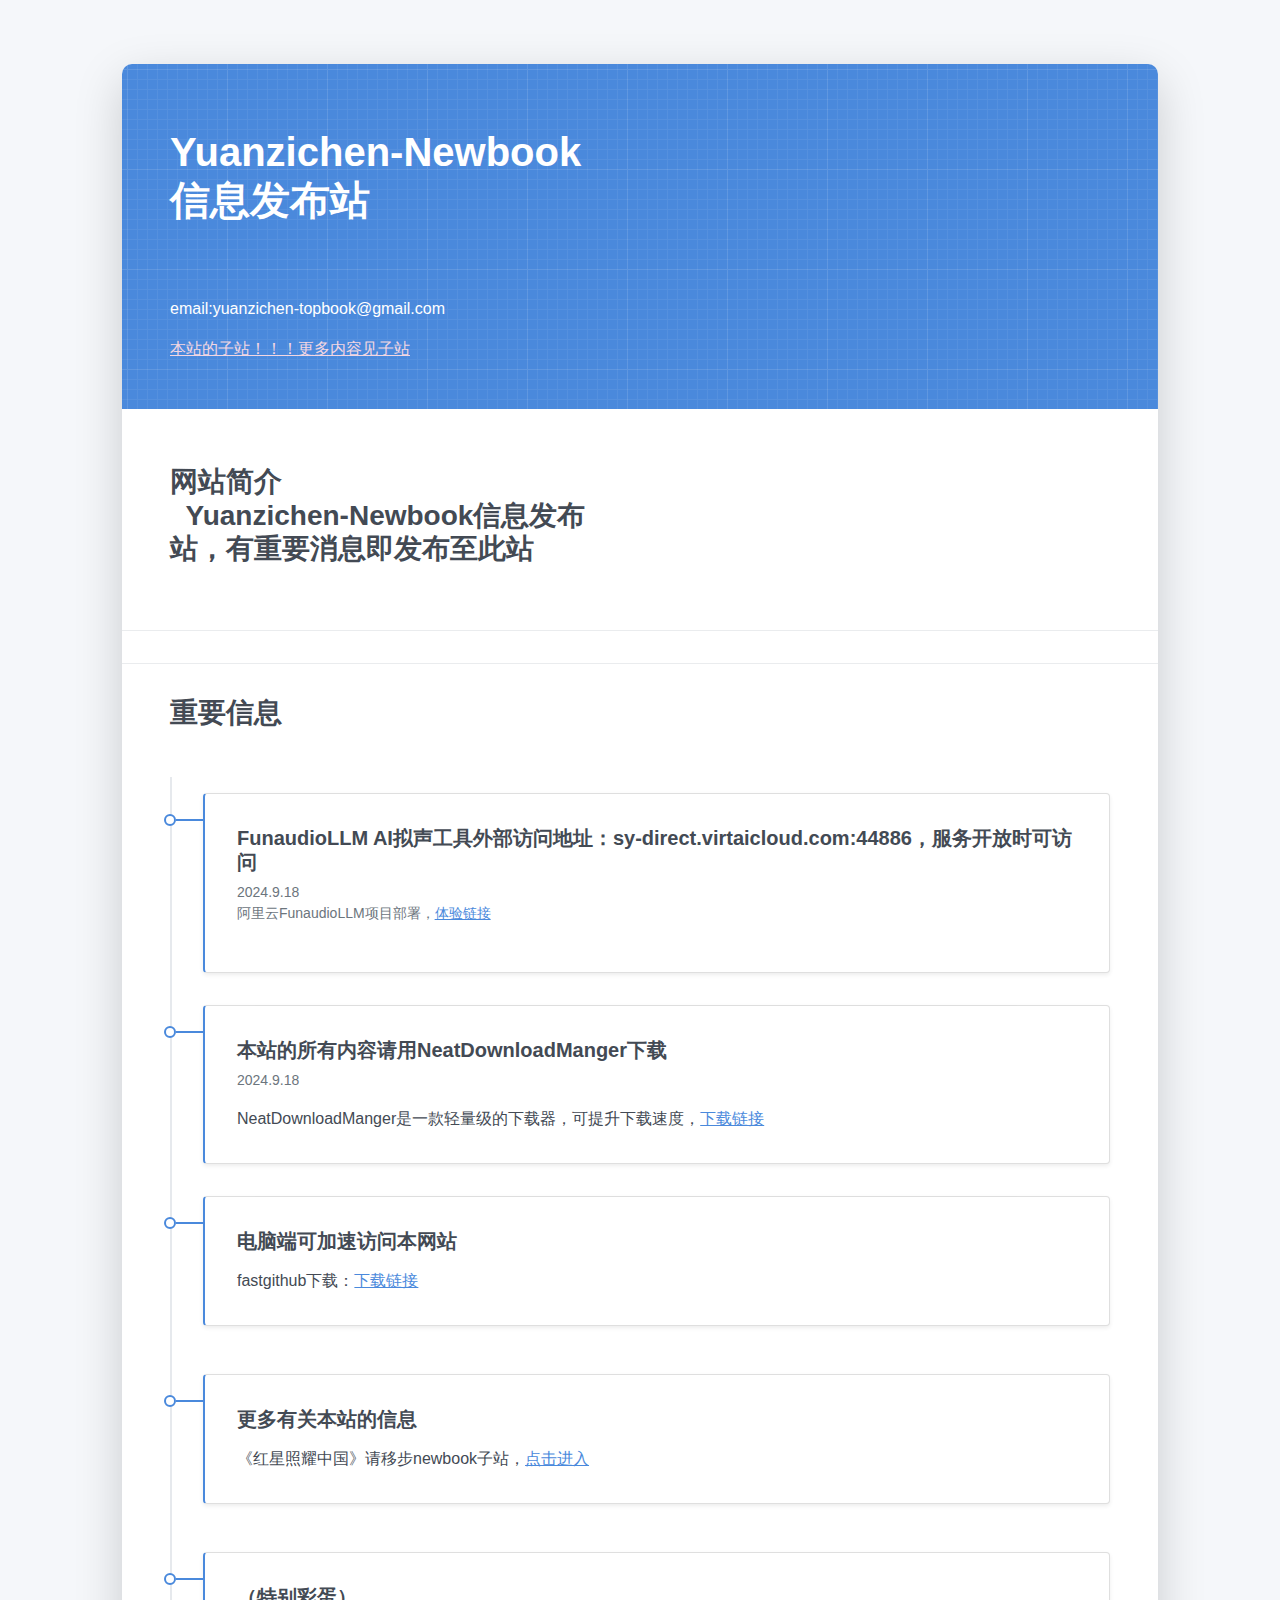
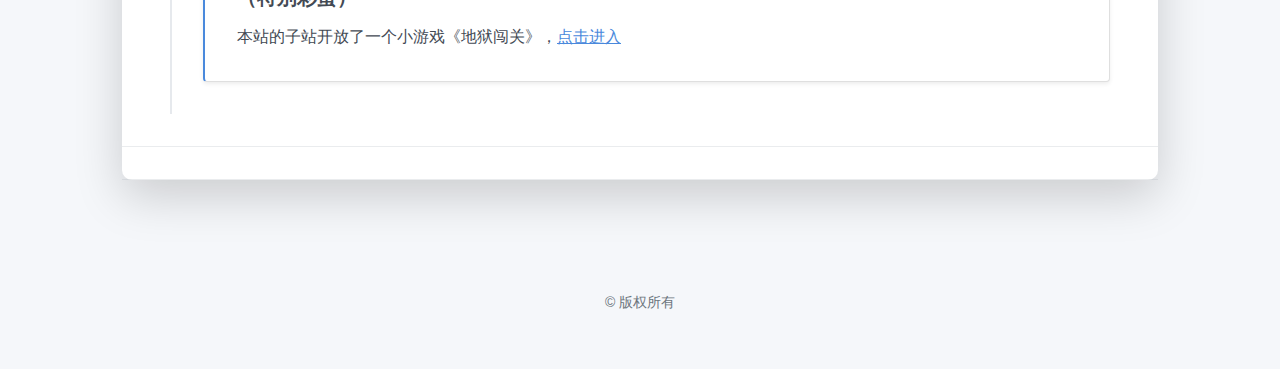
==== index.html @ 094baa2c "Update index.html" ====
<!DOCTYPE html><html lang='en'><head><meta charset='utf-8'><title>yuanzichen-newbook</title></head><body><div><style>* { box-sizing: border-box; } body {margin: 0;}*{box-sizing:border-box;}body{margin-top:0px;margin-right:0px;margin-bottom:0px;margin-left:0px;}[data-aos]{opacity:1 !important;transform:translate(0px) scale(1) !important;}.c111118{display:inline-block;padding-top:5px;padding-right:5px;padding-bottom:5px;padding-left:5px;min-height:50px;min-width:50px;}.c111171{color:rgb(243, 215, 226);}</style><meta charset="UTF-8"/><meta http-equiv="X-UA-Compatible" content="IE=edge"/><meta name="viewport" content="width=device-width, initial-scale=1"/><title>袁梓宸的个人网站</title><link rel="preload" href="fonts/et-line.woff2" as="font" type="font/woff2" crossorigin=""/><link rel="preload" href="fonts/font-icons.woff2" as="font" type="font/woff2" crossorigin=""/><link rel="preload" href="fonts/fa-brands-400.woff2" as="font" type="font/woff2" crossorigin=""/><link href="css/all.min.css" rel="stylesheet"/><link href="css/bootstrap.min.css" rel="stylesheet"/><link href="css/aos.css" rel="stylesheet"/><link href="css/main.css" rel="stylesheet"/><noscript></noscript><header class="d-print-none"><div class="container text-center text-lg-left"><div class="py-3 clearfix"><div class="site-nav"><nav role="navigation"></nav></div></div></div></header><div class="page-content"><div class="container"><div class="cover shadow-lg bg-white"><div class="cover-bg p-3 p-lg-4 text-white"><div class="row"><div class="col-lg-8 col-md-7 text-center text-md-start"><h2 data-aos="fade-left" data-aos-delay="0" class="h1 mt-2">Yuanzichen-Newbook<br/>信息发布站</h2><a class="c111118"></a><p data-aos="fade-left" data-aos-delay="100">email:yuanzichen-topbook@gmail.com</p><div data-aos="fade-left" data-aos-delay="200" class="d-print-none"></div></div><a title="本站的子站" target="_blank" href="https://yuanzichen-newbook.github.io/yuanzichen-webboook.github.io/" class="c111171">本站的子站！！！更多内容见子站</a></div></div><div class="about-section pt-4 px-3 px-lg-4 mt-1"><div class="row"><div class="col-md-6"><h2 class="h3 mb-3">网站简介<br/>  Yuanzichen-Newbook信息发布站，有重要消息即发布至此站</h2><p></p></div></div></div><hr class="d-print-none"/><div class="skills-section px-3 px-lg-4"></div><hr class="d-print-none"/><div class="work-experience-section px-3 px-lg-4"><h2 class="h3 mb-4">重要信息</h2><div class="timeline"><div class="timeline-card timeline-card-primary card shadow-sm"><div class="card-body"><div class="h5 mb-1">FunaudioLLM AI拟声工具外部访问地址：sy-direct.virtaicloud.com:44886，服务开放时可访问 </div><div class="text-muted text-small mb-2">2024.9.18<br/>阿里云FunaudioLLM项目部署，<a href="https://sy-direct.virtaicloud.com:44886" target="_blank">体验链接</a></div><div></div></div></div><div class="timeline-card timeline-card-primary card shadow-sm"><div class="card-body"><div class="h5 mb-1">本站的所有内容请用NeatDownloadManger下载</div><div class="text-muted text-small mb-2">2024.9.18</div><div>NeatDownloadManger是一款轻量级的下载器，可提升下载速度，<a href="https://www.neatdownloadmanager.com/file/NeatDM_setup.exe" target="_blank">下载链接</a></div></div></div><div class="timeline-card timeline-card-primary card shadow-sm"><div class="card-body"><div class="h5 mb-1">电脑端可加速访问本网站</div><div class="text-muted text-small mb-2"></div><div>fastgithub下载：<a href="https://wwqz.lanzouw.com/i5P112aiaaij" target="_blank">下载链接</a></div></div></div></div><div class="timeline"><div class="timeline-card timeline-card-primary card shadow-sm"><div class="card-body"><div class="h5 mb-1">更多有关本站的信息</div><div class="text-muted text-small mb-2"></div><div>《红星照耀中国》请移步newbook子站，<a href="https://yuanzichen-newbook.github.io/yuanzichen-webboook.github.io/" target="_blank">点击进入</a></div></div></div></div><div class="timeline"><div class="timeline-card timeline-card-primary card shadow-sm"><div class="card-body"><div class="h5 mb-1">（特别彩蛋）</div><div class="text-muted text-small mb-2"></div><div>本站的子站开放了一个小游戏《地狱闯关》，<a href="https://yuanzichen-newbook.github.io/yuanzichen-webboook.github.io/game" target="_blank">点击进入</a></div></div></div></div></div><hr class="d-print-none"/><div class="page-break"></div><hr class="d-print-none"/></div></div></div><footer class="pt-4 pb-4 text-muted text-center d-print-none"><div class="container"><div class="my-3"><div class="footer-nav"><nav role="navigation"></nav></div></div><div class="text-small"><div class="mb-1">© 版权所有</div></div></div></footer><script src="js/bootstrap.bundle.min.js"></script><script src="js/aos.js"></script><script src="js/main.js"></script></div></body></html>
---- css/main.css ----
/* Buttons */
/* Inputs */
/* Timeline custom component */
.timeline {
  border-left: 2px solid #E6E9ED;
  padding: 1rem 0; }

.timeline-card {
  position: relative;
  margin-left: 31px;
  border-left: 2px solid;
  margin-bottom: 2rem; }

.timeline-card:last-child {
  margin-bottom: 1rem; }

.timeline-card:before {
  content: '';
  display: inline-block;
  position: absolute;
  background-color: #fff;
  border-radius: 10px;
  width: 12px;
  height: 12px;
  top: 20px;
  left: -41px;
  border: 2px solid;
  z-index: 2; }

.timeline-card:after {
  content: '';
  display: inline-block;
  position: absolute;
  background-color: currentColor;
  width: 29px;
  height: 2px;
  top: 25px;
  left: -29px;
  z-index: 1; }

.timeline-card-primary {
  border-left-color: #4A89DC; }

.timeline-card-primary:before {
  border-color: #4A89DC; }

.timeline-card-primary:after {
  background-color: #4A89DC; }

.timeline-card-success {
  border-left-color: #37BC9B; }

.timeline-card-success:before {
  border-color: #37BC9B; }

.timeline-card-success:after {
  background-color: #37BC9B; }

html {
  scroll-behavior: smooth; }

.site-title {
  font-size: 1.25rem;
  line-height: 2.5rem; }

.nav-link {
  padding: 0;
  font-size: 1.25rem;
  line-height: 2.5rem;
  color: rgba(0, 0, 0, 0.5); }

.nav-link:hover,
.nav-link:focus,
.active .nav-link {
  color: rgba(0, 0, 0, 0.8); }

.nav-item + .nav-item {
  margin-left: 1rem; }

.cover {
  border-radius: 10px; }

.cover-bg {
  background-color: #4A89DC;
  background-image: url("data:image/svg+xml,%3Csvg xmlns='http://www.w3.org/2000/svg' width='100' height='100' viewBox='0 0 100 100'%3E%3Cg fill-rule='evenodd'%3E%3Cg fill='%23ffffff' fill-opacity='0.12'%3E%3Cpath opacity='.5' d='M96 [base64] 0v-9h-9v9h9zm-10 0v-9h-9v9h9zm-10 0v-9h-9v9h9zm-10 0v-9h-9v9h9zm-10 0v-9h-9v9h9zm-10 0v-9h-9v9h9zm-10 0v-9h-9v9h9zm-10 0v-9h-9v9h9zm-9-10h9v-9h-9v9zm10 0h9v-9h-9v9zm10 0h9v-9h-9v9zm10 0h9v-9h-9v9zm10 0h9v-9h-9v9zm10 0h9v-9h-9v9zm10 0h9v-9h-9v9zm10 0h9v-9h-9v9zm9-10v-9h-9v9h9zm-10 0v-9h-9v9h9zm-10 0v-9h-9v9h9zm-10 0v-9h-9v9h9zm-10 0v-9h-9v9h9zm-10 0v-9h-9v9h9zm-10 0v-9h-9v9h9zm-10 0v-9h-9v9h9zm-9-10h9v-9h-9v9zm10 0h9v-9h-9v9zm10 0h9v-9h-9v9zm10 0h9v-9h-9v9zm10 0h9v-9h-9v9zm10 0h9v-9h-9v9zm10 0h9v-9h-9v9zm10 0h9v-9h-9v9zm9-10v-9h-9v9h9zm-10 0v-9h-9v9h9zm-10 0v-9h-9v9h9zm-10 0v-9h-9v9h9zm-10 0v-9h-9v9h9zm-10 0v-9h-9v9h9zm-10 0v-9h-9v9h9zm-10 0v-9h-9v9h9zm-9-10h9v-9h-9v9zm10 0h9v-9h-9v9zm10 0h9v-9h-9v9zm10 0h9v-9h-9v9zm10 0h9v-9h-9v9zm10 0h9v-9h-9v9zm10 0h9v-9h-9v9zm10 0h9v-9h-9v9zm9-10v-9h-9v9h9zm-10 0v-9h-9v9h9zm-10 0v-9h-9v9h9zm-10 0v-9h-9v9h9zm-10 0v-9h-9v9h9zm-10 0v-9h-9v9h9zm-10 0v-9h-9v9h9zm-10 0v-9h-9v9h9zm-9-10h9v-9h-9v9zm10 0h9v-9h-9v9zm10 0h9v-9h-9v9zm10 0h9v-9h-9v9zm10 0h9v-9h-9v9zm10 0h9v-9h-9v9zm10 0h9v-9h-9v9zm10 0h9v-9h-9v9z'/%3E%3Cpath d='M6 5V0H5v5H0v1h5v94h1V6h94V5H6z'/%3E%3C/g%3E%3C/g%3E%3C/svg%3E");
  border-radius: 10px 10px 0 0; }

.avatar {
  max-width: 216px;
  max-height: 216px;
  margin-top: 20px;
  text-align: center;
  margin-left: auto;
  margin-right: auto; }

.avatar img {
  /* Safari 6.0 - 9.0 */
  filter: grayscale(100%); }

footer a:not(.nav-link) {
  color: inherit;
  border-bottom: 1px dashed;
  text-decoration: none;
  cursor: pointer; }

@media (min-width: 48em) {
  .site-title {
    float: left; }
  .site-nav {
    float: right; }
  .avatar {
    margin-bottom: -80px;
    margin-left: 0; } }

@media print {
  body {
    background-color: #fff; }
  .container {
    width: auto;
    max-width: 100%;
    padding: 0; }
  .cover, .cover-bg {
    border-radius: 0; }
  .cover.shadow-lg {
    box-shadow: none !important; }
  .cover-bg {
    padding: 5rem !important;
    padding-bottom: 10px !important; }
  .avatar {
    margin-top: -10px; }
  .about-section {
    padding: 6.5rem 5rem 2rem !important; }
  .skills-section,
  .work-experience-section,
  .education-section,
  .contant-section {
    padding: 1.5rem 5rem 2rem !important; }
  .page-break {
    padding-top: 5rem;
    page-break-before: always; } }
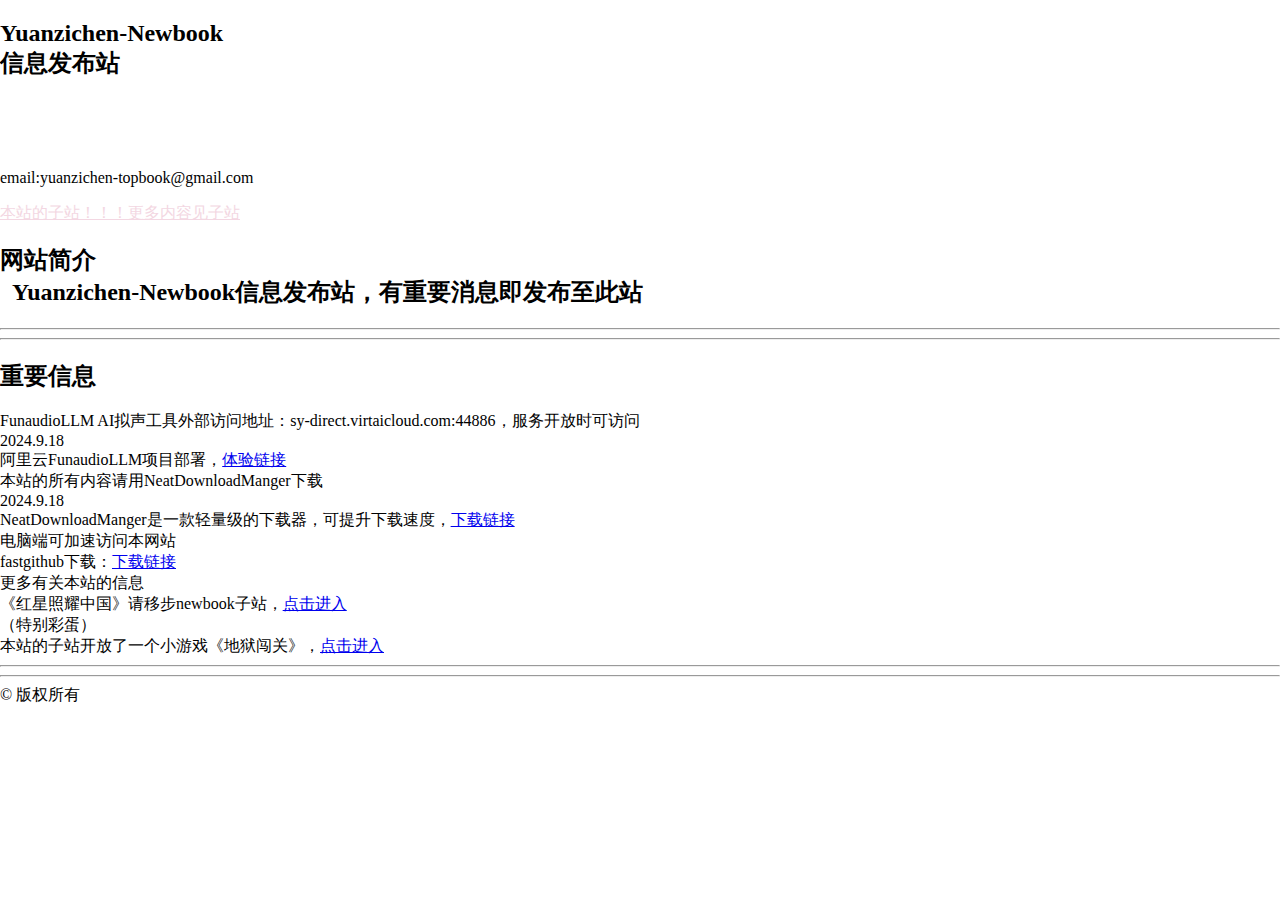
==== commit b1eff969: "Upload index.html" ====
--- a/index.html
+++ b/index.html
@@ -1 +1 @@
-<!DOCTYPE html><html lang='en'><head><meta charset='utf-8'><title>yuanzichen-newbook</title></head><body><div><style>* { box-sizing: border-box; } body {margin: 0;}*{box-sizing:border-box;}body{margin-top:0px;margin-right:0px;margin-bottom:0px;margin-left:0px;}[data-aos]{opacity:1 !important;transform:translate(0px) scale(1) !important;}.c111118{display:inline-block;padding-top:5px;padding-right:5px;padding-bottom:5px;padding-left:5px;min-height:50px;min-width:50px;}.c111171{color:rgb(243, 215, 226);}</style><meta charset="UTF-8"/><meta http-equiv="X-UA-Compatible" content="IE=edge"/><meta name="viewport" content="width=device-width, initial-scale=1"/><title>袁梓宸的个人网站</title><link rel="preload" href="fonts/et-line.woff2" as="font" type="font/woff2" crossorigin=""/><link rel="preload" href="fonts/font-icons.woff2" as="font" type="font/woff2" crossorigin=""/><link rel="preload" href="fonts/fa-brands-400.woff2" as="font" type="font/woff2" crossorigin=""/><link href="css/all.min.css" rel="stylesheet"/><link href="css/bootstrap.min.css" rel="stylesheet"/><link href="css/aos.css" rel="stylesheet"/><link href="css/main.css" rel="stylesheet"/><noscript></noscript><header class="d-print-none"><div class="container text-center text-lg-left"><div class="py-3 clearfix"><div class="site-nav"><nav role="navigation"></nav></div></div></div></header><div class="page-content"><div class="container"><div class="cover shadow-lg bg-white"><div class="cover-bg p-3 p-lg-4 text-white"><div class="row"><div class="col-lg-8 col-md-7 text-center text-md-start"><h2 data-aos="fade-left" data-aos-delay="0" class="h1 mt-2">Yuanzichen-Newbook<br/>信息发布站</h2><a class="c111118"></a><p data-aos="fade-left" data-aos-delay="100">email:yuanzichen-topbook@gmail.com</p><div data-aos="fade-left" data-aos-delay="200" class="d-print-none"></div></div><a title="本站的子站" target="_blank" href="https://yuanzichen-newbook.github.io/yuanzichen-webboook.github.io/" class="c111171">本站的子站！！！更多内容见子站</a></div></div><div class="about-section pt-4 px-3 px-lg-4 mt-1"><div class="row"><div class="col-md-6"><h2 class="h3 mb-3">网站简介<br/>  Yuanzichen-Newbook信息发布站，有重要消息即发布至此站</h2><p></p></div></div></div><hr class="d-print-none"/><div class="skills-section px-3 px-lg-4"></div><hr class="d-print-none"/><div class="work-experience-section px-3 px-lg-4"><h2 class="h3 mb-4">重要信息</h2><div class="timeline"><div class="timeline-card timeline-card-primary card shadow-sm"><div class="card-body"><div class="h5 mb-1">FunaudioLLM AI拟声工具外部访问地址：sy-direct.virtaicloud.com:44886，服务开放时可访问 </div><div class="text-muted text-small mb-2">2024.9.18<br/>阿里云FunaudioLLM项目部署，<a href="https://sy-direct.virtaicloud.com:44886" target="_blank">体验链接</a></div><div></div></div></div><div class="timeline-card timeline-card-primary card shadow-sm"><div class="card-body"><div class="h5 mb-1">本站的所有内容请用NeatDownloadManger下载</div><div class="text-muted text-small mb-2">2024.9.18</div><div>NeatDownloadManger是一款轻量级的下载器，可提升下载速度，<a href="https://www.neatdownloadmanager.com/file/NeatDM_setup.exe" target="_blank">下载链接</a></div></div></div><div class="timeline-card timeline-card-primary card shadow-sm"><div class="card-body"><div class="h5 mb-1">电脑端可加速访问本网站</div><div class="text-muted text-small mb-2"></div><div>fastgithub下载：<a href="https://wwqz.lanzouw.com/i5P112aiaaij" target="_blank">下载链接</a></div></div></div></div><div class="timeline"><div class="timeline-card timeline-card-primary card shadow-sm"><div class="card-body"><div class="h5 mb-1">更多有关本站的信息</div><div class="text-muted text-small mb-2"></div><div>《红星照耀中国》请移步newbook子站，<a href="https://yuanzichen-newbook.github.io/yuanzichen-webboook.github.io/" target="_blank">点击进入</a></div></div></div></div><div class="timeline"><div class="timeline-card timeline-card-primary card shadow-sm"><div class="card-body"><div class="h5 mb-1">（特别彩蛋）</div><div class="text-muted text-small mb-2"></div><div>本站的子站开放了一个小游戏《地狱闯关》，<a href="https://yuanzichen-newbook.github.io/yuanzichen-webboook.github.io/game" target="_blank">点击进入</a></div></div></div></div></div><hr class="d-print-none"/><div class="page-break"></div><hr class="d-print-none"/></div></div></div><footer class="pt-4 pb-4 text-muted text-center d-print-none"><div class="container"><div class="my-3"><div class="footer-nav"><nav role="navigation"></nav></div></div><div class="text-small"><div class="mb-1">© 版权所有</div></div></div></footer><script src="js/bootstrap.bundle.min.js"></script><script src="js/aos.js"></script><script src="js/main.js"></script></div></body></html>
+<!DOCTYPE html><html lang='en'><head><meta charset='utf-8'><title>yuanzichen-newbook</title></head><body><div><style>* { box-sizing: border-box; } body {margin: 0;}*{box-sizing:border-box;}body{margin-top:0px;margin-right:0px;margin-bottom:0px;margin-left:0px;}[data-aos]{opacity:1 !important;transform:translate(0px) scale(1) !important;}.c111118{display:inline-block;padding-top:5px;padding-right:5px;padding-bottom:5px;padding-left:5px;min-height:50px;min-width:50px;}.c111171{color:rgb(243, 215, 226);}</style><meta charset="UTF-8"/><meta http-equiv="X-UA-Compatible" content="IE=edge"/><meta name="viewport" content="width=device-width, initial-scale=1"/><title>袁梓宸的个人网站</title><link rel="preload" href="fonts/et-line.woff2" as="font" type="font/woff2" crossorigin=""/><link rel="preload" href="fonts/font-icons.woff2" as="font" type="font/woff2" crossorigin=""/><link rel="preload" href="fonts/fa-brands-400.woff2" as="font" type="font/woff2" crossorigin=""/><link href="css/all.min.css" rel="stylesheet"/><link href="css/bootstrap.min.css" rel="stylesheet"/><link href="css/aos.css" rel="stylesheet"/><link href="css/main.css" rel="stylesheet"/><noscript></noscript><header class="d-print-none"><div class="container text-center text-lg-left"><div class="py-3 clearfix"><div class="site-nav"><nav role="navigation"></nav></div></div></div></header><div class="page-content"><div class="container"><div class="cover shadow-lg bg-white"><div class="cover-bg p-3 p-lg-4 text-white"><div class="row"><div class="col-lg-8 col-md-7 text-center text-md-start"><h2 data-aos="fade-left" data-aos-delay="0" class="h1 mt-2">Yuanzichen-Newbook<br/>信息发布站</h2><a class="c111118"></a><p data-aos="fade-left" data-aos-delay="100">email:yuanzichen-topbook@gmail.com</p><div data-aos="fade-left" data-aos-delay="200" class="d-print-none"></div></div><a title="本站的子站" target="_blank" href="https://yuanzichen-newbook.github.io/yuanzichen-webboook.github.io/" class="c111171">本站的子站！！！更多内容见子站</a></div></div><div class="about-section pt-4 px-3 px-lg-4 mt-1"><div class="row"><div class="col-md-6"><h2 class="h3 mb-3">网站简介<br/>  Yuanzichen-Newbook信息发布站，有重要消息即发布至此站</h2><p></p></div></div></div><hr class="d-print-none"/><div class="skills-section px-3 px-lg-4"></div><hr class="d-print-none"/><div class="work-experience-section px-3 px-lg-4"><h2 class="h3 mb-4">重要信息</h2><div class="timeline"><div class="timeline-card timeline-card-primary card shadow-sm"><div class="card-body"><div class="h5 mb-1">FunaudioLLM AI拟声工具外部访问地址：sy-direct.virtaicloud.com:44886，服务开放时可访问 </div><div class="text-muted text-small mb-2">2024.9.18<br/>阿里云FunaudioLLM项目部署，<a href="https://sy-direct.virtaicloud.com:44886" target="_blank">体验链接</a></div><div></div></div></div><div class="timeline-card timeline-card-primary card shadow-sm"><div class="card-body"><div class="h5 mb-1">本站的所有内容请用NeatDownloadManger下载</div><div class="text-muted text-small mb-2">2024.9.18</div><div>NeatDownloadManger是一款轻量级的下载器，可提升下载速度，<a href="https://www.neatdownloadmanager.com/file/NeatDM_setup.exe" target="_blank">下载链接</a></div></div></div><div class="timeline-card timeline-card-primary card shadow-sm"><div class="card-body"><div class="h5 mb-1">电脑端可加速访问本网站</div><div class="text-muted text-small mb-2"></div><div>fastgithub下载：<a href="https://wwqz.lanzouw.com/i5P112aiaaij" target="_blank">下载链接</a></div></div></div></div><div class="timeline"><div class="timeline-card timeline-card-primary card shadow-sm"><div class="card-body"><div class="h5 mb-1">更多有关本站的信息</div><div class="text-muted text-small mb-2"></div><div>《红星照耀中国》请移步newbook子站，<a href="https://yuanzichen-newbook.github.io/yuanzichen-webboook.github.io/" target="_blank">点击进入</a></div></div></div></div><div class="timeline"><div class="timeline-card timeline-card-primary card shadow-sm"><div class="card-body"><div class="h5 mb-1">（特别彩蛋）</div><div class="text-muted text-small mb-2"></div><div>本站的子站开放了一个小游戏《地狱闯关》，<a href="https://yuanzichen-newbook.github.io/yuanzichen-webboook.github.io/game" target="_blank">点击进入</a></div></div></div></div></div><hr class="d-print-none"/><div class="page-break"></div><hr class="d-print-none"/></div></div></div><footer class="pt-4 pb-4 text-muted text-center d-print-none"><div class="container"><div class="my-3"><div class="footer-nav"><nav role="navigation"></nav></div></div><div class="text-small"><div class="mb-1">© 版权所有</div></div></div></footer><script src="js/bootstrap.bundle.min.js"></script><script src="js/aos.js"></script><script src="js/main.js"></script></div></body></html>
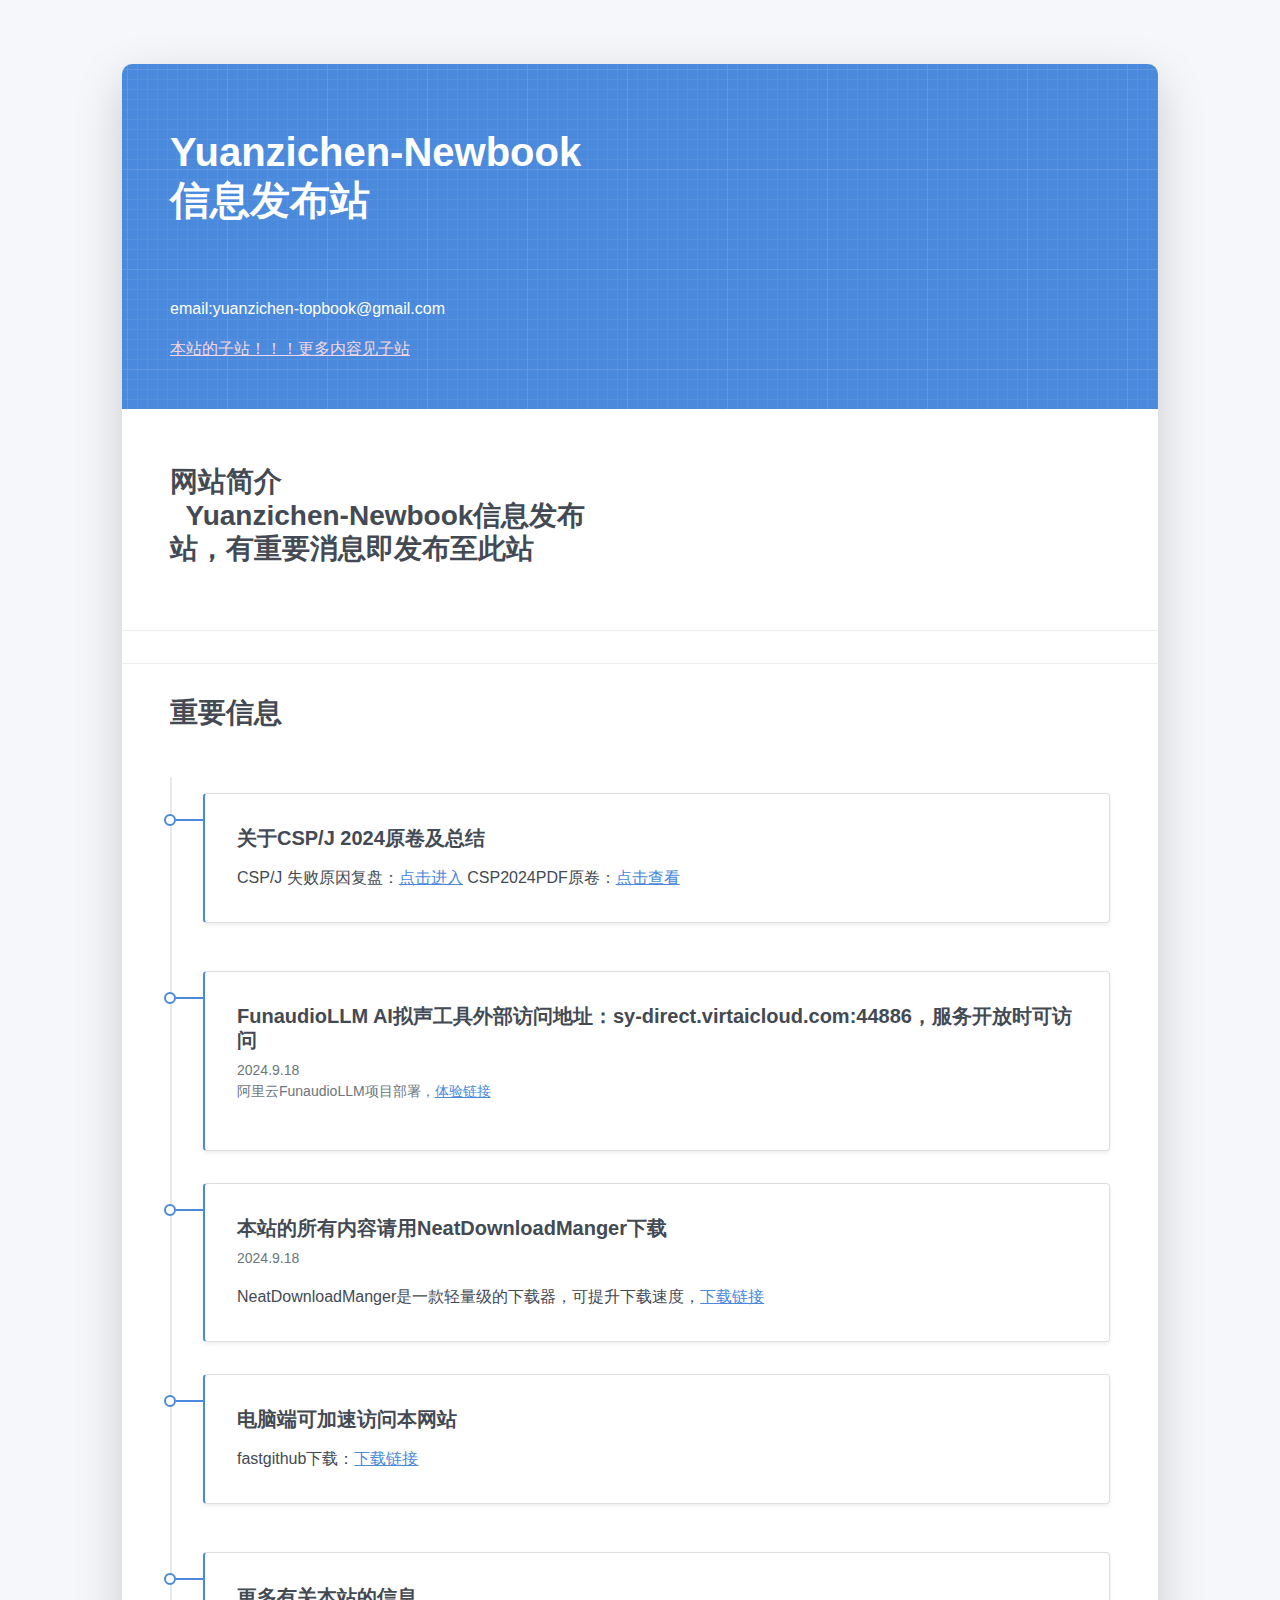
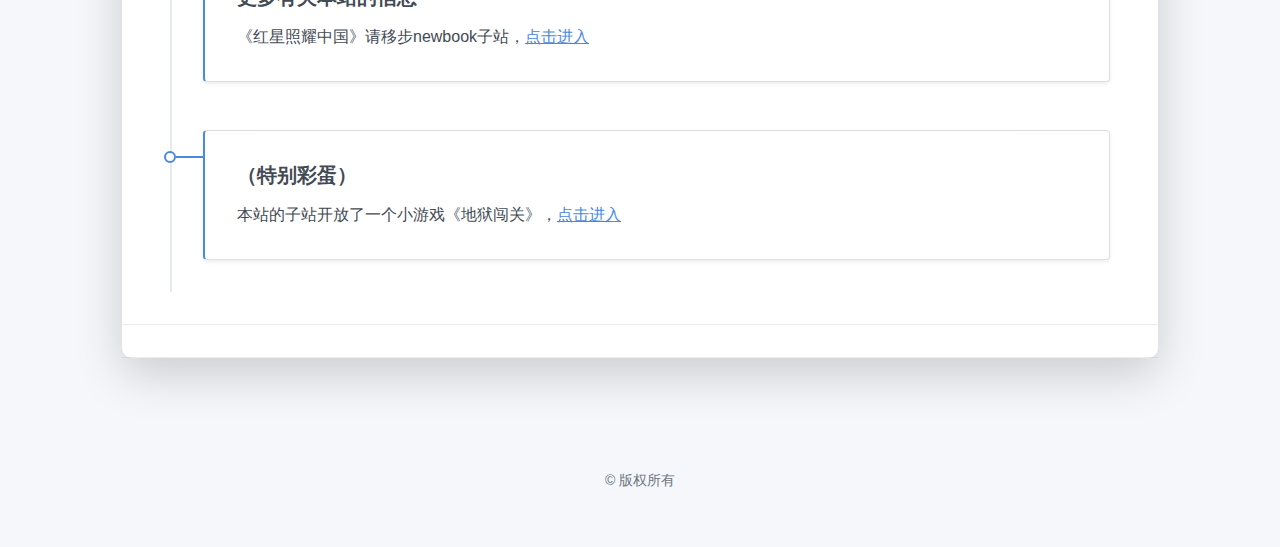
==== commit 3b125463: "Upload yuanzichen-newbook.github.io/index.html" ====
--- a/index.html
+++ b/index.html
@@ -1 +1 @@
-<!DOCTYPE html><html lang='en'><head><meta charset='utf-8'><title>yuanzichen-newbook</title></head><body><div><style>* { box-sizing: border-box; } body {margin: 0;}*{box-sizing:border-box;}body{margin-top:0px;margin-right:0px;margin-bottom:0px;margin-left:0px;}[data-aos]{opacity:1 !important;transform:translate(0px) scale(1) !important;}.c111118{display:inline-block;padding-top:5px;padding-right:5px;padding-bottom:5px;padding-left:5px;min-height:50px;min-width:50px;}.c111171{color:rgb(243, 215, 226);}</style><meta charset="UTF-8"/><meta http-equiv="X-UA-Compatible" content="IE=edge"/><meta name="viewport" content="width=device-width, initial-scale=1"/><title>袁梓宸的个人网站</title><link rel="preload" href="fonts/et-line.woff2" as="font" type="font/woff2" crossorigin=""/><link rel="preload" href="fonts/font-icons.woff2" as="font" type="font/woff2" crossorigin=""/><link rel="preload" href="fonts/fa-brands-400.woff2" as="font" type="font/woff2" crossorigin=""/><link href="css/all.min.css" rel="stylesheet"/><link href="css/bootstrap.min.css" rel="stylesheet"/><link href="css/aos.css" rel="stylesheet"/><link href="css/main.css" rel="stylesheet"/><noscript></noscript><header class="d-print-none"><div class="container text-center text-lg-left"><div class="py-3 clearfix"><div class="site-nav"><nav role="navigation"></nav></div></div></div></header><div class="page-content"><div class="container"><div class="cover shadow-lg bg-white"><div class="cover-bg p-3 p-lg-4 text-white"><div class="row"><div class="col-lg-8 col-md-7 text-center text-md-start"><h2 data-aos="fade-left" data-aos-delay="0" class="h1 mt-2">Yuanzichen-Newbook<br/>信息发布站</h2><a class="c111118"></a><p data-aos="fade-left" data-aos-delay="100">email:yuanzichen-topbook@gmail.com</p><div data-aos="fade-left" data-aos-delay="200" class="d-print-none"></div></div><a title="本站的子站" target="_blank" href="https://yuanzichen-newbook.github.io/yuanzichen-webboook.github.io/" class="c111171">本站的子站！！！更多内容见子站</a></div></div><div class="about-section pt-4 px-3 px-lg-4 mt-1"><div class="row"><div class="col-md-6"><h2 class="h3 mb-3">网站简介<br/>  Yuanzichen-Newbook信息发布站，有重要消息即发布至此站</h2><p></p></div></div></div><hr class="d-print-none"/><div class="skills-section px-3 px-lg-4"></div><hr class="d-print-none"/><div class="work-experience-section px-3 px-lg-4"><h2 class="h3 mb-4">重要信息</h2><div class="timeline"><div class="timeline-card timeline-card-primary card shadow-sm"><div class="card-body"><div class="h5 mb-1">FunaudioLLM AI拟声工具外部访问地址：sy-direct.virtaicloud.com:44886，服务开放时可访问 </div><div class="text-muted text-small mb-2">2024.9.18<br/>阿里云FunaudioLLM项目部署，<a href="https://sy-direct.virtaicloud.com:44886" target="_blank">体验链接</a></div><div></div></div></div><div class="timeline-card timeline-card-primary card shadow-sm"><div class="card-body"><div class="h5 mb-1">本站的所有内容请用NeatDownloadManger下载</div><div class="text-muted text-small mb-2">2024.9.18</div><div>NeatDownloadManger是一款轻量级的下载器，可提升下载速度，<a href="https://www.neatdownloadmanager.com/file/NeatDM_setup.exe" target="_blank">下载链接</a></div></div></div><div class="timeline-card timeline-card-primary card shadow-sm"><div class="card-body"><div class="h5 mb-1">电脑端可加速访问本网站</div><div class="text-muted text-small mb-2"></div><div>fastgithub下载：<a href="https://wwqz.lanzouw.com/i5P112aiaaij" target="_blank">下载链接</a></div></div></div></div><div class="timeline"><div class="timeline-card timeline-card-primary card shadow-sm"><div class="card-body"><div class="h5 mb-1">更多有关本站的信息</div><div class="text-muted text-small mb-2"></div><div>《红星照耀中国》请移步newbook子站，<a href="https://yuanzichen-newbook.github.io/yuanzichen-webboook.github.io/" target="_blank">点击进入</a></div></div></div></div><div class="timeline"><div class="timeline-card timeline-card-primary card shadow-sm"><div class="card-body"><div class="h5 mb-1">（特别彩蛋）</div><div class="text-muted text-small mb-2"></div><div>本站的子站开放了一个小游戏《地狱闯关》，<a href="https://yuanzichen-newbook.github.io/yuanzichen-webboook.github.io/game" target="_blank">点击进入</a></div></div></div></div></div><hr class="d-print-none"/><div class="page-break"></div><hr class="d-print-none"/></div></div></div><footer class="pt-4 pb-4 text-muted text-center d-print-none"><div class="container"><div class="my-3"><div class="footer-nav"><nav role="navigation"></nav></div></div><div class="text-small"><div class="mb-1">© 版权所有</div></div></div></footer><script src="js/bootstrap.bundle.min.js"></script><script src="js/aos.js"></script><script src="js/main.js"></script></div></body></html>
+<!DOCTYPE html><html lang='en'><head><meta charset='utf-8'><title>yuanzichen-newbook</title></head><body><div><style>* { box-sizing: border-box; } body {margin: 0;}*{box-sizing:border-box;}body{margin-top:0px;margin-right:0px;margin-bottom:0px;margin-left:0px;}[data-aos]{opacity:1 !important;transform:translate(0px) scale(1) !important;}.c111118{display:inline-block;padding-top:5px;padding-right:5px;padding-bottom:5px;padding-left:5px;min-height:50px;min-width:50px;}.c111171{color:rgb(243, 215, 226);}</style><meta charset="UTF-8"/><meta http-equiv="X-UA-Compatible" content="IE=edge"/><meta name="viewport" content="width=device-width, initial-scale=1"/><title>袁梓宸的个人网站</title><link rel="preload" href="fonts/et-line.woff2" as="font" type="font/woff2" crossorigin=""/><link rel="preload" href="fonts/font-icons.woff2" as="font" type="font/woff2" crossorigin=""/><link rel="preload" href="fonts/fa-brands-400.woff2" as="font" type="font/woff2" crossorigin=""/><link href="css/all.min.css" rel="stylesheet"/><link href="css/bootstrap.min.css" rel="stylesheet"/><link href="css/aos.css" rel="stylesheet"/><link href="css/main.css" rel="stylesheet"/><noscript></noscript><header class="d-print-none"><div class="container text-center text-lg-left"><div class="py-3 clearfix"><div class="site-nav"><nav role="navigation"></nav></div></div></div></header><div class="page-content"><div class="container"><div class="cover shadow-lg bg-white"><div class="cover-bg p-3 p-lg-4 text-white"><div class="row"><div class="col-lg-8 col-md-7 text-center text-md-start"><h2 data-aos="fade-left" data-aos-delay="0" class="h1 mt-2">Yuanzichen-Newbook<br/>信息发布站</h2><a class="c111118"></a><p data-aos="fade-left" data-aos-delay="100">email:yuanzichen-topbook@gmail.com</p><div data-aos="fade-left" data-aos-delay="200" class="d-print-none"></div></div><a title="本站的子站" target="_blank" href="https://yuanzichen-newbook.github.io/yuanzichen-webboook.github.io/" class="c111171">本站的子站！！！更多内容见子站</a></div></div><div class="about-section pt-4 px-3 px-lg-4 mt-1"><div class="row"><div class="col-md-6"><h2 class="h3 mb-3">网站简介<br/>  Yuanzichen-Newbook信息发布站，有重要消息即发布至此站</h2><p></p></div></div></div><hr class="d-print-none"/><div class="skills-section px-3 px-lg-4"></div><hr class="d-print-none"/><div class="work-experience-section px-3 px-lg-4"><h2 class="h3 mb-4">重要信息</h2><div class="timeline"><div class="timeline-card timeline-card-primary card shadow-sm"><div class="card-body"><div class="h5 mb-1">关于CSP/J 2024原卷及总结</div><div class="text-muted text-small mb-2"></div><div>CSP/J 失败原因复盘：<a href="https://yuanzichen-newbook.github.io/CSP-Jtitle.pdf" target="_blank">点击进入</a> CSP2024PDF原卷：<a href="https://yuanzichen-newbook.github.io/CSP-juan.pdf" target="_blank">点击查看</a></div></div></div></div><div class="timeline"><div class="timeline-card timeline-card-primary card shadow-sm"><div class="card-body"><div class="h5 mb-1">FunaudioLLM AI拟声工具外部访问地址：sy-direct.virtaicloud.com:44886，服务开放时可访问 </div><div class="text-muted text-small mb-2">2024.9.18<br/>阿里云FunaudioLLM项目部署，<a href="https://sy-direct.virtaicloud.com:44886" target="_blank">体验链接</a></div><div></div></div></div><div class="timeline-card timeline-card-primary card shadow-sm"><div class="card-body"><div class="h5 mb-1">本站的所有内容请用NeatDownloadManger下载</div><div class="text-muted text-small mb-2">2024.9.18</div><div>NeatDownloadManger是一款轻量级的下载器，可提升下载速度，<a href="https://www.neatdownloadmanager.com/file/NeatDM_setup.exe" target="_blank">下载链接</a></div></div></div><div class="timeline-card timeline-card-primary card shadow-sm"><div class="card-body"><div class="h5 mb-1">电脑端可加速访问本网站</div><div class="text-muted text-small mb-2"></div><div>fastgithub下载：<a href="https://wwqz.lanzouw.com/i5P112aiaaij" target="_blank">下载链接</a></div></div></div></div><div class="timeline"><div class="timeline-card timeline-card-primary card shadow-sm"><div class="card-body"><div class="h5 mb-1">更多有关本站的信息</div><div class="text-muted text-small mb-2"></div><div>《红星照耀中国》请移步newbook子站，<a href="https://yuanzichen-newbook.github.io/yuanzichen-webboook.github.io/" target="_blank">点击进入</a></div></div></div></div><div class="timeline"><div class="timeline-card timeline-card-primary card shadow-sm"><div class="card-body"><div class="h5 mb-1">（特别彩蛋）</div><div class="text-muted text-small mb-2"></div><div>本站的子站开放了一个小游戏《地狱闯关》，<a href="https://yuanzichen-newbook.github.io/yuanzichen-webboook.github.io/game" target="_blank">点击进入</a></div></div></div></div></div><hr class="d-print-none"/><div class="page-break"></div><hr class="d-print-none"/></div></div></div><footer class="pt-4 pb-4 text-muted text-center d-print-none"><div class="container"><div class="my-3"><div class="footer-nav"><nav role="navigation"></nav></div></div><div class="text-small"><div class="mb-1">© 版权所有</div></div></div></footer><script src="js/bootstrap.bundle.min.js"></script><script src="js/aos.js"></script><script src="js/main.js"></script></div></body></html>--- a/css/main.css
+++ b/css/main.css
@@ -0,0 +1,140 @@
+/* Buttons */
+/* Inputs */
+/* Timeline custom component */
+.timeline {
+  border-left: 2px solid #E6E9ED;
+  padding: 1rem 0; }
+
+.timeline-card {
+  position: relative;
+  margin-left: 31px;
+  border-left: 2px solid;
+  margin-bottom: 2rem; }
+
+.timeline-card:last-child {
+  margin-bottom: 1rem; }
+
+.timeline-card:before {
+  content: '';
+  display: inline-block;
+  position: absolute;
+  background-color: #fff;
+  border-radius: 10px;
+  width: 12px;
+  height: 12px;
+  top: 20px;
+  left: -41px;
+  border: 2px solid;
+  z-index: 2; }
+
+.timeline-card:after {
+  content: '';
+  display: inline-block;
+  position: absolute;
+  background-color: currentColor;
+  width: 29px;
+  height: 2px;
+  top: 25px;
+  left: -29px;
+  z-index: 1; }
+
+.timeline-card-primary {
+  border-left-color: #4A89DC; }
+
+.timeline-card-primary:before {
+  border-color: #4A89DC; }
+
+.timeline-card-primary:after {
+  background-color: #4A89DC; }
+
+.timeline-card-success {
+  border-left-color: #37BC9B; }
+
+.timeline-card-success:before {
+  border-color: #37BC9B; }
+
+.timeline-card-success:after {
+  background-color: #37BC9B; }
+
+html {
+  scroll-behavior: smooth; }
+
+.site-title {
+  font-size: 1.25rem;
+  line-height: 2.5rem; }
+
+.nav-link {
+  padding: 0;
+  font-size: 1.25rem;
+  line-height: 2.5rem;
+  color: rgba(0, 0, 0, 0.5); }
+
+.nav-link:hover,
+.nav-link:focus,
+.active .nav-link {
+  color: rgba(0, 0, 0, 0.8); }
+
+.nav-item + .nav-item {
+  margin-left: 1rem; }
+
+.cover {
+  border-radius: 10px; }
+
+.cover-bg {
+  background-color: #4A89DC;
+  background-image: url("data:image/svg+xml,%3Csvg xmlns='http://www.w3.org/2000/svg' width='100' height='100' viewBox='0 0 100 100'%3E%3Cg fill-rule='evenodd'%3E%3Cg fill='%23ffffff' fill-opacity='0.12'%3E%3Cpath opacity='.5' d='M96 [base64] 0v-9h-9v9h9zm-10 0v-9h-9v9h9zm-10 0v-9h-9v9h9zm-10 0v-9h-9v9h9zm-10 0v-9h-9v9h9zm-10 0v-9h-9v9h9zm-10 0v-9h-9v9h9zm-10 0v-9h-9v9h9zm-9-10h9v-9h-9v9zm10 0h9v-9h-9v9zm10 0h9v-9h-9v9zm10 0h9v-9h-9v9zm10 0h9v-9h-9v9zm10 0h9v-9h-9v9zm10 0h9v-9h-9v9zm10 0h9v-9h-9v9zm9-10v-9h-9v9h9zm-10 0v-9h-9v9h9zm-10 0v-9h-9v9h9zm-10 0v-9h-9v9h9zm-10 0v-9h-9v9h9zm-10 0v-9h-9v9h9zm-10 0v-9h-9v9h9zm-10 0v-9h-9v9h9zm-9-10h9v-9h-9v9zm10 0h9v-9h-9v9zm10 0h9v-9h-9v9zm10 0h9v-9h-9v9zm10 0h9v-9h-9v9zm10 0h9v-9h-9v9zm10 0h9v-9h-9v9zm10 0h9v-9h-9v9zm9-10v-9h-9v9h9zm-10 0v-9h-9v9h9zm-10 0v-9h-9v9h9zm-10 0v-9h-9v9h9zm-10 0v-9h-9v9h9zm-10 0v-9h-9v9h9zm-10 0v-9h-9v9h9zm-10 0v-9h-9v9h9zm-9-10h9v-9h-9v9zm10 0h9v-9h-9v9zm10 0h9v-9h-9v9zm10 0h9v-9h-9v9zm10 0h9v-9h-9v9zm10 0h9v-9h-9v9zm10 0h9v-9h-9v9zm10 0h9v-9h-9v9zm9-10v-9h-9v9h9zm-10 0v-9h-9v9h9zm-10 0v-9h-9v9h9zm-10 0v-9h-9v9h9zm-10 0v-9h-9v9h9zm-10 0v-9h-9v9h9zm-10 0v-9h-9v9h9zm-10 0v-9h-9v9h9zm-9-10h9v-9h-9v9zm10 0h9v-9h-9v9zm10 0h9v-9h-9v9zm10 0h9v-9h-9v9zm10 0h9v-9h-9v9zm10 0h9v-9h-9v9zm10 0h9v-9h-9v9zm10 0h9v-9h-9v9z'/%3E%3Cpath d='M6 5V0H5v5H0v1h5v94h1V6h94V5H6z'/%3E%3C/g%3E%3C/g%3E%3C/svg%3E");
+  border-radius: 10px 10px 0 0; }
+
+.avatar {
+  max-width: 216px;
+  max-height: 216px;
+  margin-top: 20px;
+  text-align: center;
+  margin-left: auto;
+  margin-right: auto; }
+
+.avatar img {
+  /* Safari 6.0 - 9.0 */
+  filter: grayscale(100%); }
+
+footer a:not(.nav-link) {
+  color: inherit;
+  border-bottom: 1px dashed;
+  text-decoration: none;
+  cursor: pointer; }
+
+@media (min-width: 48em) {
+  .site-title {
+    float: left; }
+  .site-nav {
+    float: right; }
+  .avatar {
+    margin-bottom: -80px;
+    margin-left: 0; } }
+
+@media print {
+  body {
+    background-color: #fff; }
+  .container {
+    width: auto;
+    max-width: 100%;
+    padding: 0; }
+  .cover, .cover-bg {
+    border-radius: 0; }
+  .cover.shadow-lg {
+    box-shadow: none !important; }
+  .cover-bg {
+    padding: 5rem !important;
+    padding-bottom: 10px !important; }
+  .avatar {
+    margin-top: -10px; }
+  .about-section {
+    padding: 6.5rem 5rem 2rem !important; }
+  .skills-section,
+  .work-experience-section,
+  .education-section,
+  .contant-section {
+    padding: 1.5rem 5rem 2rem !important; }
+  .page-break {
+    padding-top: 5rem;
+    page-break-before: always; } }
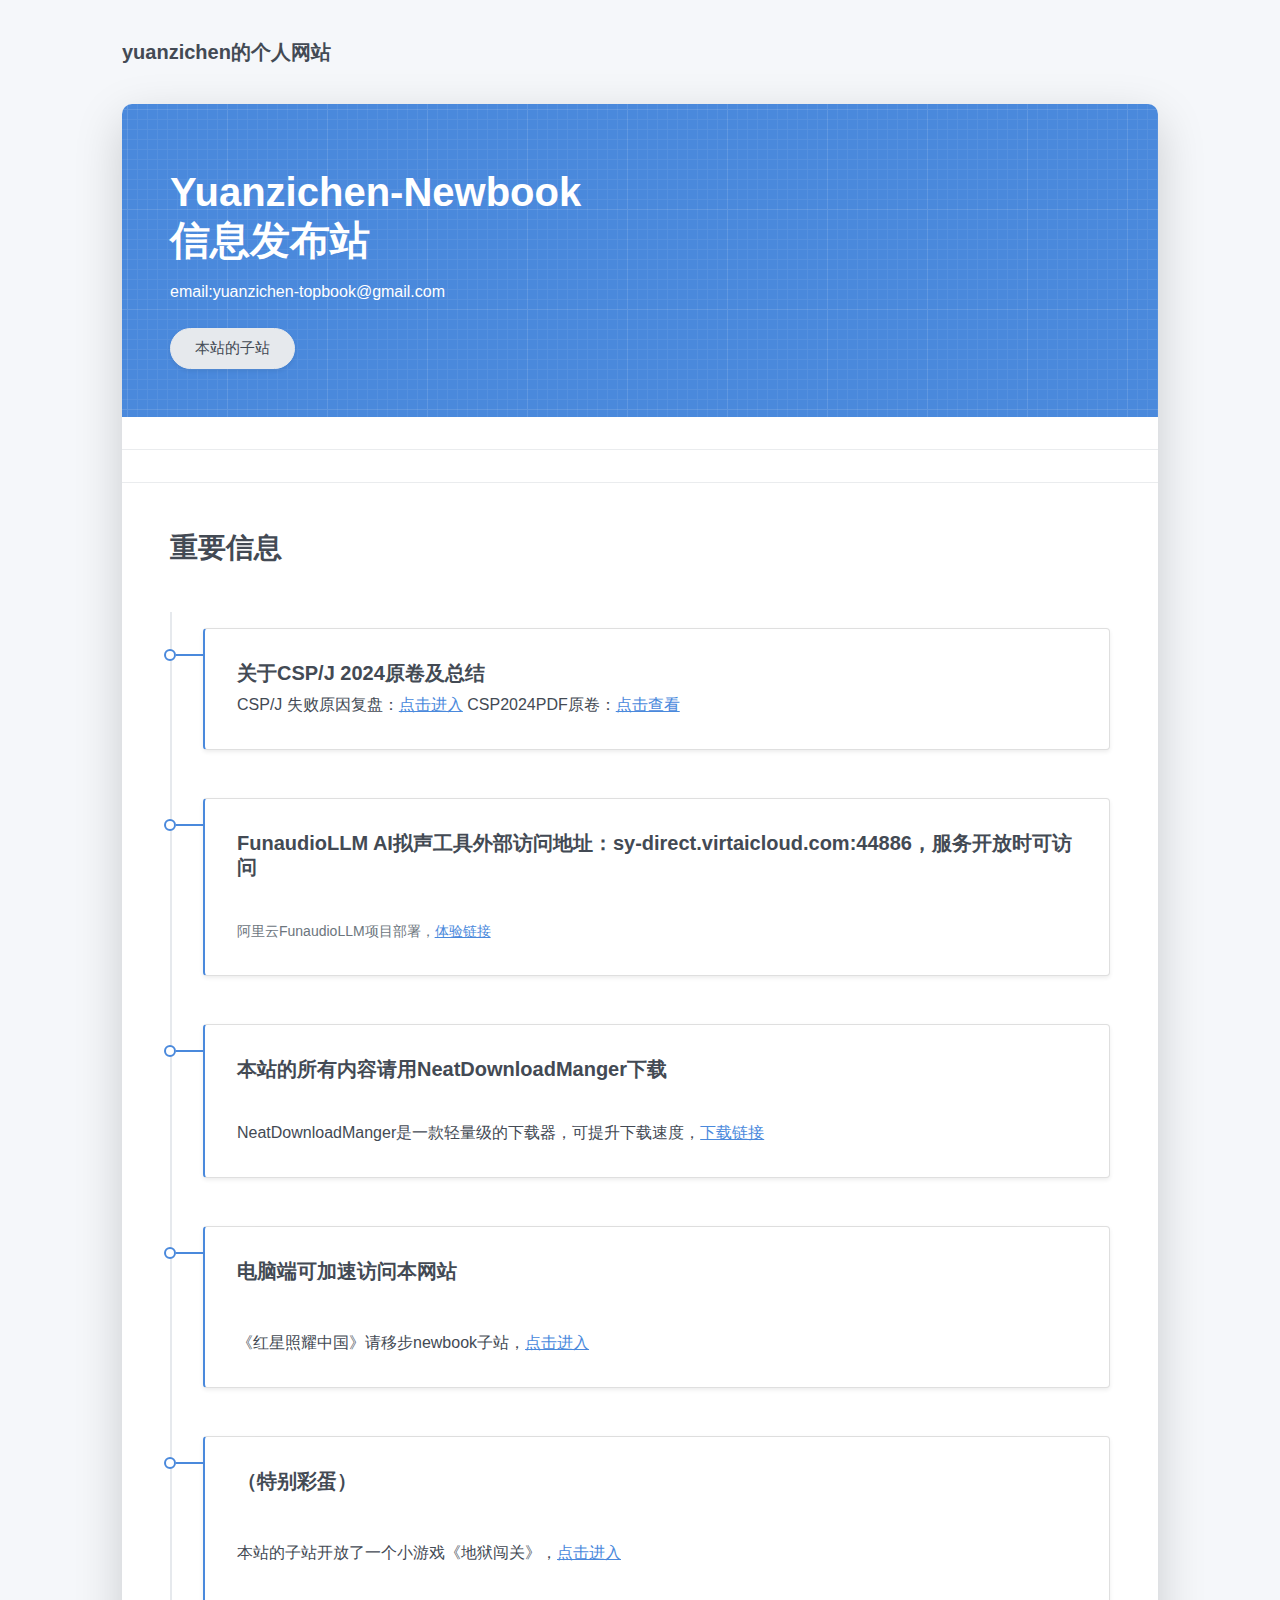
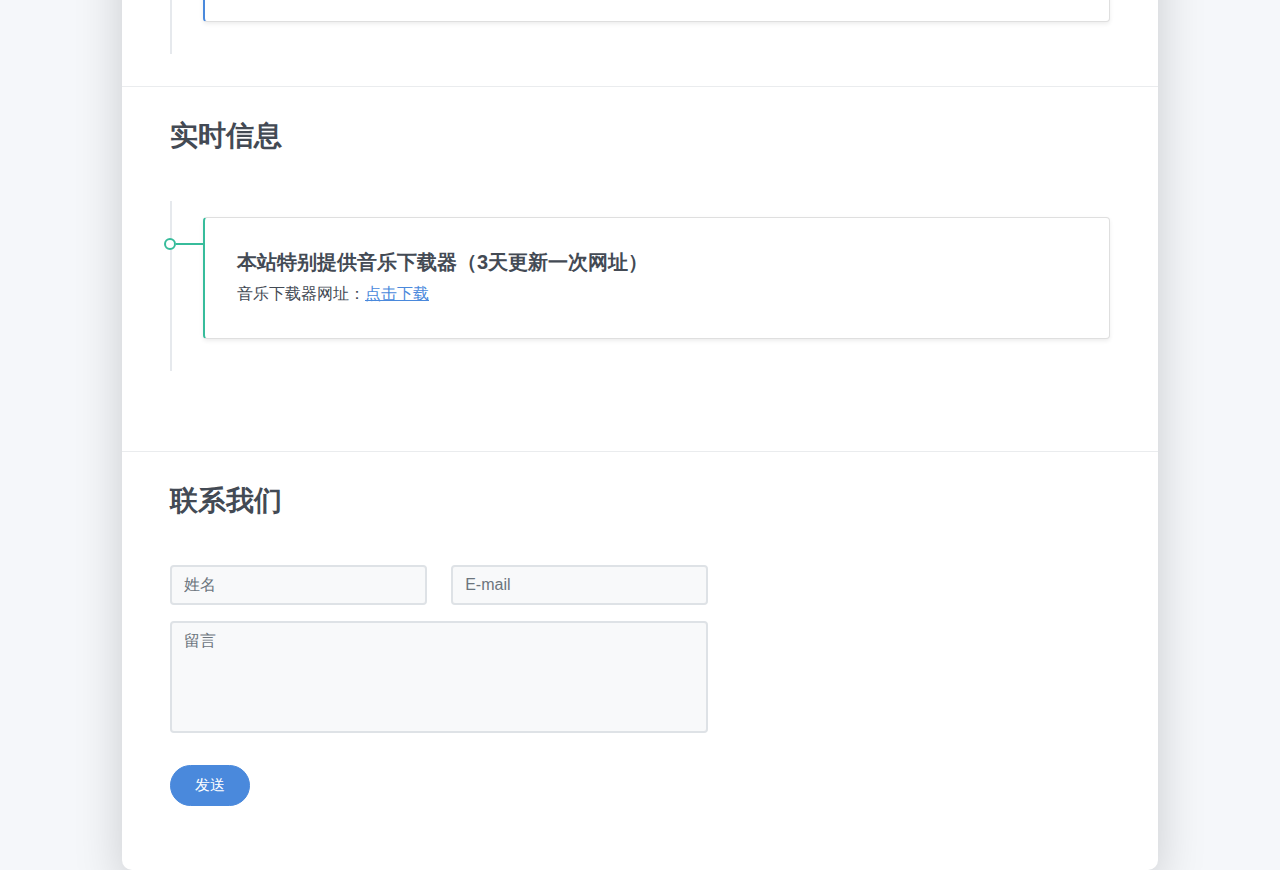
==== commit 3d06a6f9: "Upload yuanzichen-newbook.github.io/index.html" ====
--- a/index.html
+++ b/index.html
@@ -1 +1 @@
-<!DOCTYPE html><html lang='en'><head><meta charset='utf-8'><title>yuanzichen-newbook</title></head><body><div><style>* { box-sizing: border-box; } body {margin: 0;}*{box-sizing:border-box;}body{margin-top:0px;margin-right:0px;margin-bottom:0px;margin-left:0px;}[data-aos]{opacity:1 !important;transform:translate(0px) scale(1) !important;}.c111118{display:inline-block;padding-top:5px;padding-right:5px;padding-bottom:5px;padding-left:5px;min-height:50px;min-width:50px;}.c111171{color:rgb(243, 215, 226);}</style><meta charset="UTF-8"/><meta http-equiv="X-UA-Compatible" content="IE=edge"/><meta name="viewport" content="width=device-width, initial-scale=1"/><title>袁梓宸的个人网站</title><link rel="preload" href="fonts/et-line.woff2" as="font" type="font/woff2" crossorigin=""/><link rel="preload" href="fonts/font-icons.woff2" as="font" type="font/woff2" crossorigin=""/><link rel="preload" href="fonts/fa-brands-400.woff2" as="font" type="font/woff2" crossorigin=""/><link href="css/all.min.css" rel="stylesheet"/><link href="css/bootstrap.min.css" rel="stylesheet"/><link href="css/aos.css" rel="stylesheet"/><link href="css/main.css" rel="stylesheet"/><noscript></noscript><header class="d-print-none"><div class="container text-center text-lg-left"><div class="py-3 clearfix"><div class="site-nav"><nav role="navigation"></nav></div></div></div></header><div class="page-content"><div class="container"><div class="cover shadow-lg bg-white"><div class="cover-bg p-3 p-lg-4 text-white"><div class="row"><div class="col-lg-8 col-md-7 text-center text-md-start"><h2 data-aos="fade-left" data-aos-delay="0" class="h1 mt-2">Yuanzichen-Newbook<br/>信息发布站</h2><a class="c111118"></a><p data-aos="fade-left" data-aos-delay="100">email:yuanzichen-topbook@gmail.com</p><div data-aos="fade-left" data-aos-delay="200" class="d-print-none"></div></div><a title="本站的子站" target="_blank" href="https://yuanzichen-newbook.github.io/yuanzichen-webboook.github.io/" class="c111171">本站的子站！！！更多内容见子站</a></div></div><div class="about-section pt-4 px-3 px-lg-4 mt-1"><div class="row"><div class="col-md-6"><h2 class="h3 mb-3">网站简介<br/>  Yuanzichen-Newbook信息发布站，有重要消息即发布至此站</h2><p></p></div></div></div><hr class="d-print-none"/><div class="skills-section px-3 px-lg-4"></div><hr class="d-print-none"/><div class="work-experience-section px-3 px-lg-4"><h2 class="h3 mb-4">重要信息</h2><div class="timeline"><div class="timeline-card timeline-card-primary card shadow-sm"><div class="card-body"><div class="h5 mb-1">关于CSP/J 2024原卷及总结</div><div class="text-muted text-small mb-2"></div><div>CSP/J 失败原因复盘：<a href="https://yuanzichen-newbook.github.io/CSP-Jtitle.pdf" target="_blank">点击进入</a> CSP2024PDF原卷：<a href="https://yuanzichen-newbook.github.io/CSP-juan.pdf" target="_blank">点击查看</a></div></div></div></div><div class="timeline"><div class="timeline-card timeline-card-primary card shadow-sm"><div class="card-body"><div class="h5 mb-1">FunaudioLLM AI拟声工具外部访问地址：sy-direct.virtaicloud.com:44886，服务开放时可访问 </div><div class="text-muted text-small mb-2">2024.9.18<br/>阿里云FunaudioLLM项目部署，<a href="https://sy-direct.virtaicloud.com:44886" target="_blank">体验链接</a></div><div></div></div></div><div class="timeline-card timeline-card-primary card shadow-sm"><div class="card-body"><div class="h5 mb-1">本站的所有内容请用NeatDownloadManger下载</div><div class="text-muted text-small mb-2">2024.9.18</div><div>NeatDownloadManger是一款轻量级的下载器，可提升下载速度，<a href="https://www.neatdownloadmanager.com/file/NeatDM_setup.exe" target="_blank">下载链接</a></div></div></div><div class="timeline-card timeline-card-primary card shadow-sm"><div class="card-body"><div class="h5 mb-1">电脑端可加速访问本网站</div><div class="text-muted text-small mb-2"></div><div>fastgithub下载：<a href="https://wwqz.lanzouw.com/i5P112aiaaij" target="_blank">下载链接</a></div></div></div></div><div class="timeline"><div class="timeline-card timeline-card-primary card shadow-sm"><div class="card-body"><div class="h5 mb-1">更多有关本站的信息</div><div class="text-muted text-small mb-2"></div><div>《红星照耀中国》请移步newbook子站，<a href="https://yuanzichen-newbook.github.io/yuanzichen-webboook.github.io/" target="_blank">点击进入</a></div></div></div></div><div class="timeline"><div class="timeline-card timeline-card-primary card shadow-sm"><div class="card-body"><div class="h5 mb-1">（特别彩蛋）</div><div class="text-muted text-small mb-2"></div><div>本站的子站开放了一个小游戏《地狱闯关》，<a href="https://yuanzichen-newbook.github.io/yuanzichen-webboook.github.io/game" target="_blank">点击进入</a></div></div></div></div></div><hr class="d-print-none"/><div class="page-break"></div><hr class="d-print-none"/></div></div></div><footer class="pt-4 pb-4 text-muted text-center d-print-none"><div class="container"><div class="my-3"><div class="footer-nav"><nav role="navigation"></nav></div></div><div class="text-small"><div class="mb-1">© 版权所有</div></div></div></footer><script src="js/bootstrap.bundle.min.js"></script><script src="js/aos.js"></script><script src="js/main.js"></script></div></body></html>+<!DOCTYPE html><html lang='en'><head><meta charset='utf-8'><title>yuanzichen-newbook</title></head><body><div><style>* { box-sizing: border-box; } body {margin: 0;}*{box-sizing:border-box;}body{margin-top:0px;margin-right:0px;margin-bottom:0px;margin-left:0px;font-family:-apple-system, BlinkMacSystemFont, "Helvetica Neue", Helvetica, Roboto, Arial, "PingFang SC", "Hiragino Sans GB", "Microsoft Yahei", "Microsoft Jhenghei", sans-serif;}.logo path{pointer-events:none;fill:none;stroke-linecap:round;stroke-width:7;stroke:rgb(255, 255, 255);}.wechat-group img{max-width:220px;height:auto;border-top-left-radius:8px;border-top-right-radius:8px;border-bottom-right-radius:8px;border-bottom-left-radius:8px;margin-top:0px;margin-right:auto;margin-bottom:0px;margin-left:auto;width:100%;}.welcome-img img{width:100%;}[data-aos]{opacity:1 !important;transform:translate(0px) scale(1) !important;}.c7723{resize:none;}.c16167{font-family:Roboto, -apple-system, BlinkMacSystemFont, "Segoe UI", Roboto, "Helvetica Neue", Arial, sans-serif, "Apple Color Emoji", "Segoe UI Emoji", "Segoe UI Symbol";}.c16788{font-family:Roboto, -apple-system, BlinkMacSystemFont, "Segoe UI", Roboto, "Helvetica Neue", Arial, sans-serif, "Apple Color Emoji", "Segoe UI Emoji", "Segoe UI Symbol";}.c16806{font-family:Roboto, -apple-system, BlinkMacSystemFont, "Segoe UI", Roboto, "Helvetica Neue", Arial, sans-serif, "Apple Color Emoji", "Segoe UI Emoji", "Segoe UI Symbol";}.c16826{font-family:Roboto, -apple-system, BlinkMacSystemFont, "Segoe UI", Roboto, "Helvetica Neue", Arial, sans-serif, "Apple Color Emoji", "Segoe UI Emoji", "Segoe UI Symbol";}.c16844{font-family:Roboto, -apple-system, BlinkMacSystemFont, "Segoe UI", Roboto, "Helvetica Neue", Arial, sans-serif, "Apple Color Emoji", "Segoe UI Emoji", "Segoe UI Symbol";}.c18156{color:rgb(108, 117, 125);font-family:Roboto, -apple-system, BlinkMacSystemFont, "Segoe UI", Roboto, "Helvetica Neue", Arial, sans-serif, "Apple Color Emoji", "Segoe UI Emoji", "Segoe UI Symbol";font-size:14px;}.c18174{font-family:Roboto, -apple-system, BlinkMacSystemFont, "Segoe UI", Roboto, "Helvetica Neue", Arial, sans-serif, "Apple Color Emoji", "Segoe UI Emoji", "Segoe UI Symbol";font-size:14px;}.c19055{font-family:Roboto, -apple-system, BlinkMacSystemFont, "Segoe UI", Roboto, "Helvetica Neue", Arial, sans-serif, "Apple Color Emoji", "Segoe UI Emoji", "Segoe UI Symbol";}.c19073{font-family:Roboto, -apple-system, BlinkMacSystemFont, "Segoe UI", Roboto, "Helvetica Neue", Arial, sans-serif, "Apple Color Emoji", "Segoe UI Emoji", "Segoe UI Symbol";}.c19237{font-family:Roboto, -apple-system, BlinkMacSystemFont, "Segoe UI", Roboto, "Helvetica Neue", Arial, sans-serif, "Apple Color Emoji", "Segoe UI Emoji", "Segoe UI Symbol";font-weight:400;}.c19567{font-family:Roboto, -apple-system, BlinkMacSystemFont, "Segoe UI", Roboto, "Helvetica Neue", Arial, sans-serif, "Apple Color Emoji", "Segoe UI Emoji", "Segoe UI Symbol";font-weight:400;}.c19688{font-family:Roboto, -apple-system, BlinkMacSystemFont, "Segoe UI", Roboto, "Helvetica Neue", Arial, sans-serif, "Apple Color Emoji", "Segoe UI Emoji", "Segoe UI Symbol";}.c19706{font-family:Roboto, -apple-system, BlinkMacSystemFont, "Segoe UI", Roboto, "Helvetica Neue", Arial, sans-serif, "Apple Color Emoji", "Segoe UI Emoji", "Segoe UI Symbol";}.c19878{font-family:Roboto, -apple-system, BlinkMacSystemFont, "Segoe UI", Roboto, "Helvetica Neue", Arial, sans-serif, "Apple Color Emoji", "Segoe UI Emoji", "Segoe UI Symbol";font-weight:400;}.c20024{font-family:Roboto, -apple-system, BlinkMacSystemFont, "Segoe UI", Roboto, "Helvetica Neue", Arial, sans-serif, "Apple Color Emoji", "Segoe UI Emoji", "Segoe UI Symbol";}.c20042{font-family:Roboto, -apple-system, BlinkMacSystemFont, "Segoe UI", Roboto, "Helvetica Neue", Arial, sans-serif, "Apple Color Emoji", "Segoe UI Emoji", "Segoe UI Symbol";}</style><meta charset="UTF-8"/><meta http-equiv="X-UA-Compatible" content="IE=edge"/><meta name="viewport" content="width=device-width, initial-scale=1"/><title>袁梓宸个人网址</title><link rel="preload" href="fonts/et-line.woff2" as="font" type="font/woff2" crossorigin=""/><link rel="preload" href="fonts/font-icons.woff2" as="font" type="font/woff2" crossorigin=""/><link rel="preload" href="fonts/fa-brands-400.woff2" as="font" type="font/woff2" crossorigin=""/><link href="css/all.min.css" rel="stylesheet"/><link href="css/bootstrap.min.css" rel="stylesheet"/><link href="css/aos.css" rel="stylesheet"/><link href="css/main.css" rel="stylesheet"/><noscript></noscript><header class="d-print-none"><div class="container text-center text-lg-left"><div class="py-3 clearfix"><h1 class="site-title mb-0">yuanzichen的个人网站</h1><div class="site-nav"><nav role="navigation"><ul class="nav justify-content-center"><li class="nav-item"><a href="" title="Twitter" class="nav-link"><span class="menu-title sr-only">Twitter</span></a></li><li class="nav-item"><a href="https://htmlpage.cn" title="Facebook" class="nav-link"><span class="menu-title sr-only">Facebook</span></a></li><li class="nav-item"><a href="https://htmlpage.cn" title="Instagram" class="nav-link"><span class="menu-title sr-only">Instagram</span></a></li><li class="nav-item"><a href="https://htmlpage.cn" title="Github" class="nav-link"><span class="menu-title sr-only">Github</span></a></li></ul></nav></div></div></div></header><div class="page-content"><div class="container"><div class="cover shadow-lg bg-white"><div class="cover-bg p-3 p-lg-4 text-white"><div class="row"><div class="col-lg-8 col-md-7 text-center text-md-start"><h2 data-aos="fade-left" data-aos-delay="0" class="h1 mt-2"><h2 data-aos="fade-left" data-aos-delay="0" class="h1 mt-2 aos-init aos-animate">Yuanzichen-Newbook<br/>信息发布站</h2></h2><p data-aos="fade-left" data-aos-delay="100"><span id="ist8us" class="c16167">email:yuanzichen-topbook@gmail.com</span></p><div data-aos="fade-left" data-aos-delay="200" class="d-print-none"><a href="https://yuanzichen-newbook.github.io/yuanzichen-webboook.github.io/" target="_blank" title="本站的子站" class="btn btn-light text-dark shadow-sm mt-1 me-1">本站的子站</a></div></div></div></div><hr class="d-print-none"/><hr class="d-print-none"/><div class="work-experience-section px-3 px-lg-4"><h2 class="h3 mb-4"><h2 class="h3 mb-4">重要信息</h2></h2><div class="timeline"><div class="timeline-card timeline-card-primary card shadow-sm"><div class="card-body"><div class="h5 mb-1">关于CSP/J 2024原卷及总结</div><div><span id="iei3zl" class="c16788">CSP/J 失败原因复盘：</span><a href="https://yuanzichen-newbook.github.io/CSP-Jtitle.pdf" target="_blank" class="c16806">点击进入</a><span id="ibwc4r" class="c16826"> CSP2024PDF原卷：</span><a href="https://yuanzichen-newbook.github.io/CSP-juan.pdf" target="_blank" class="c16844">点击查看</a></div></div></div></div><div class="timeline"><div class="timeline-card timeline-card-primary card shadow-sm"><div class="card-body"><div class="h5 mb-1"><div class="h5 mb-1">FunaudioLLM AI拟声工具外部访问地址：sy-direct.virtaicloud.com:44886，服务开放时可访问 </div><div><br/></div></div><div><span id="ic6jw9" class="c18156">阿里云FunaudioLLM项目部署，</span><a href="https://sy-direct.virtaicloud.com:44886/" target="_blank" class="c18174">体验链接</a><br/></div></div></div></div><div class="timeline"><div class="timeline-card timeline-card-primary card shadow-sm"><div class="card-body"><div class="h5 mb-1"><div class="h5 mb-1"><div class="h5 mb-1">本站的所有内容请用NeatDownloadManger下载</div><div><br/></div></div></div><div><span id="ikxzqa" class="c19055">NeatDownloadManger是一款轻量级的下载器，可提升下载速度，</span><a href="https://www.neatdownloadmanager.com/file/NeatDM_setup.exe" target="_blank" class="c19073">下载链接</a><br/></div></div></div></div><div class="timeline"><div class="timeline-card timeline-card-primary card shadow-sm"><div class="card-body"><div class="h5 mb-1"><div class="h5 mb-1"><div class="h5 mb-1">电脑端可加速访问本网站</div><div><br/></div><div id="iwaibg" class="text-muted text-small mb-2 c19237"></div></div></div><div><span id="i9ywyj" class="c19688">《红星照耀中国》请移步newbook子站，</span><a href="https://yuanzichen-newbook.github.io/yuanzichen-webboook.github.io/" target="_blank" class="c19706">点击进入</a><br/></div></div></div></div><div class="timeline"><div class="timeline-card timeline-card-primary card shadow-sm"><div class="card-body"><div class="h5 mb-1"><div class="h5 mb-1"><div class="h5 mb-1"><div class="h5 mb-1">（特别彩蛋）</div><div><br/></div><div id="ikh1dl" class="text-muted text-small mb-2 c19878"></div></div><div id="ixynsp" class="text-muted text-small mb-2 c19567"></div></div></div><div><span id="izpcoz" class="c20024">本站的子站开放了一个小游戏《地狱闯关》，</span><a href="https://yuanzichen-newbook.github.io/yuanzichen-webboook.github.io/game" target="_blank" class="c20042">点击进入</a><br/><div><br/></div></div></div></div></div></div><hr class="d-print-none"/><div class="page-break"></div><div class="education-section px-3 px-lg-4 pb-4"><h2 class="h3 mb-4">实时信息</h2><div class="timeline"><div class="timeline-card timeline-card-success card shadow-sm"><div class="card-body"><div class="h5 mb-1">本站特别提供音乐下载器（3天更新一次网址）</div><div>音乐下载器网址：<a href="https://0abbf668f20c452bb9.gradio.live/">点击下载</a></div></div></div></div></div><hr class="d-print-none"/><div id="contact" class="contant-section px-3 px-lg-4 pb-4"><h2 class="h3 text mb-3">联系我们</h2><div class="row"><div class="col-md-7 d-print-none"><div class="my-2"><form method="POST" action="https://htmlpage.cn/your@email.com"><div class="row"><div class="col-6"><input type="text" id="name" name="name" placeholder="姓名" required class="form-control"/></div><div class="col-6"><input type="email" id="email" name="_replyto" placeholder="E-mail" required class="form-control"/></div></div><div class="form-group my-2"><textarea id="message" name="message" rows="4" placeholder="留言" required class="form-control c7723"></textarea></div><button type="submit" class="btn btn-primary mt-2">发送</button></form></div></div><div class="col d-none d-print-block"><div class="mt-2"><div><div class="mb-2"><div class="text-dark"><i class="fab fa-twitter mr-1"></i><span>https://htmlpage.cn</span></div></div><div class="mb-2"><div class="text-dark"><i class="fab fa-facebook mr-1"></i><span>https://htmlpage.cn</span></div></div><div class="mb-2"><div class="text-dark"><i class="fab fa-instagram mr-1"></i><span>https://htmlpage.cn</span></div></div><div class="mb-2"><div class="text-dark"><i class="fab fa-github mr-1"></i><span>https://htmlpage.cn</span></div></div></div></div></div></div></div></div></div></div><script src="js/bootstrap.bundle.min.js"></script><script src="js/aos.js"></script><script src="js/main.js"></script></div></body></html>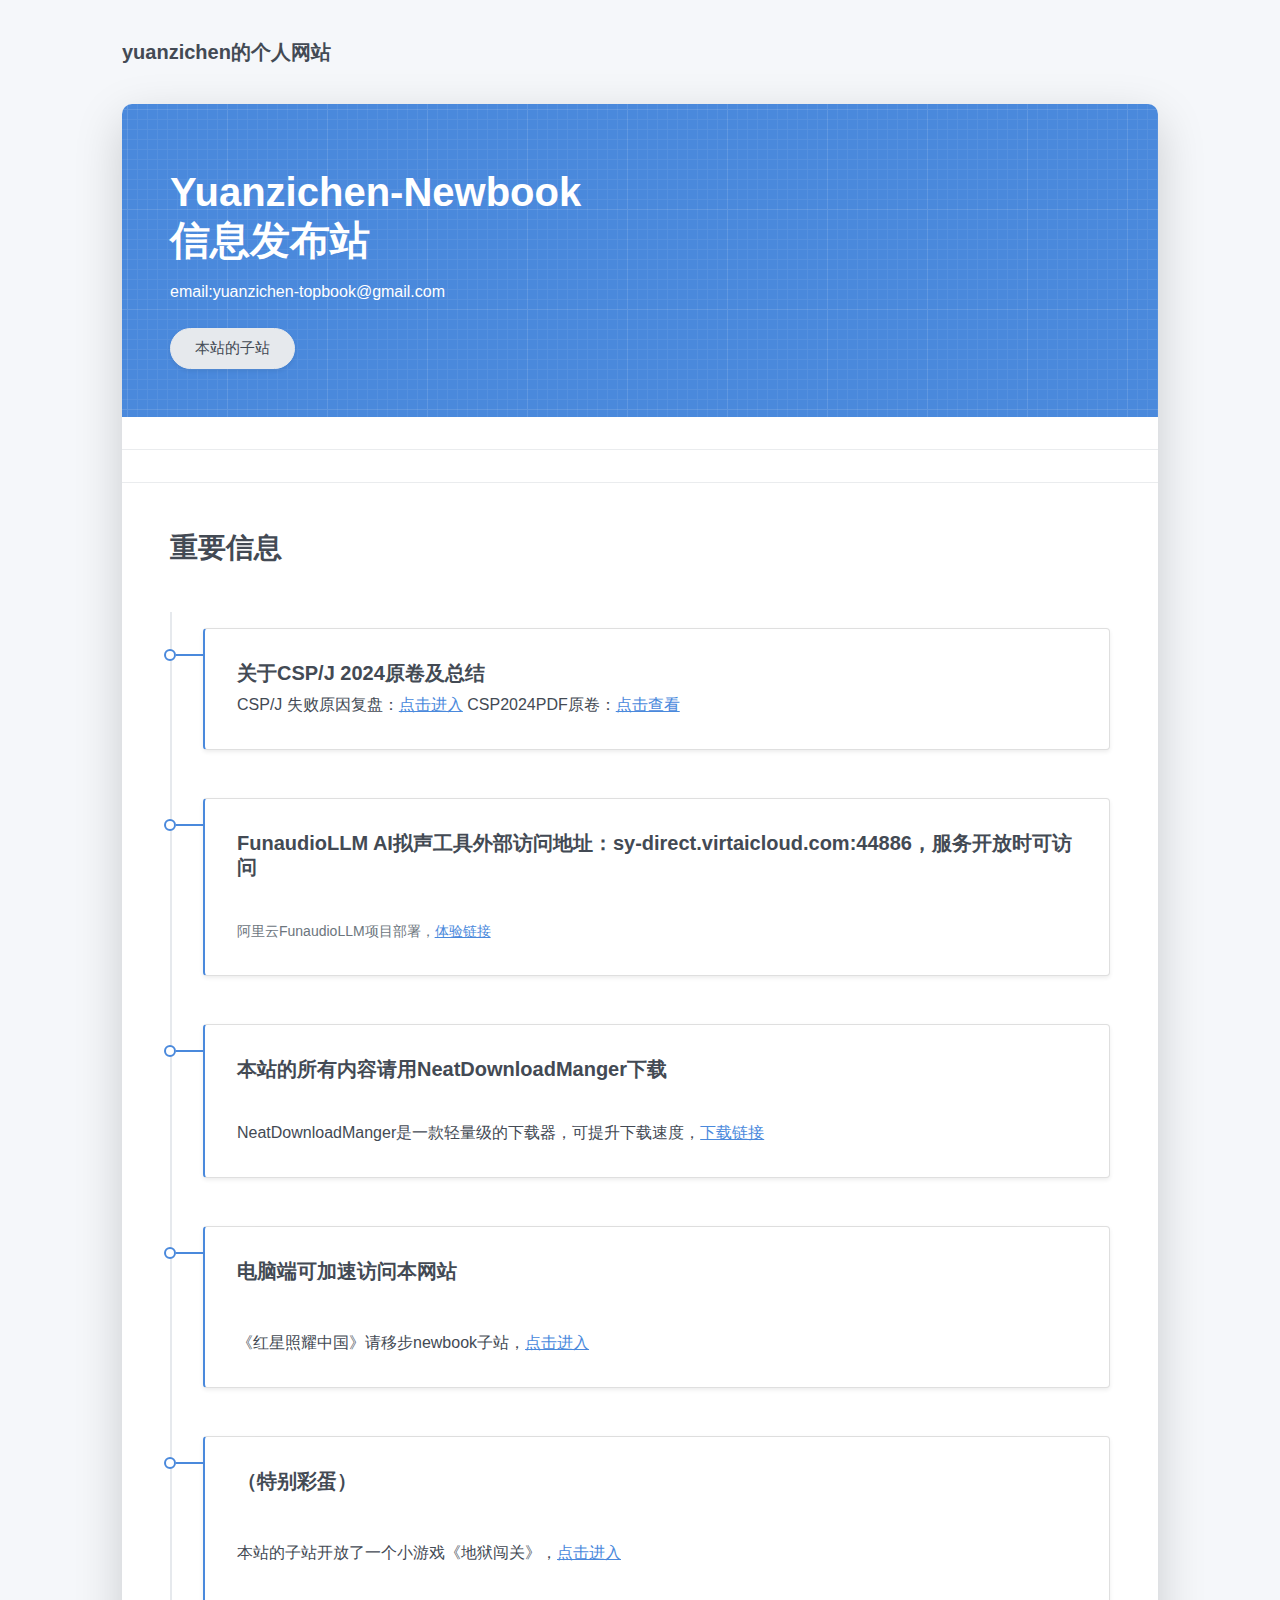
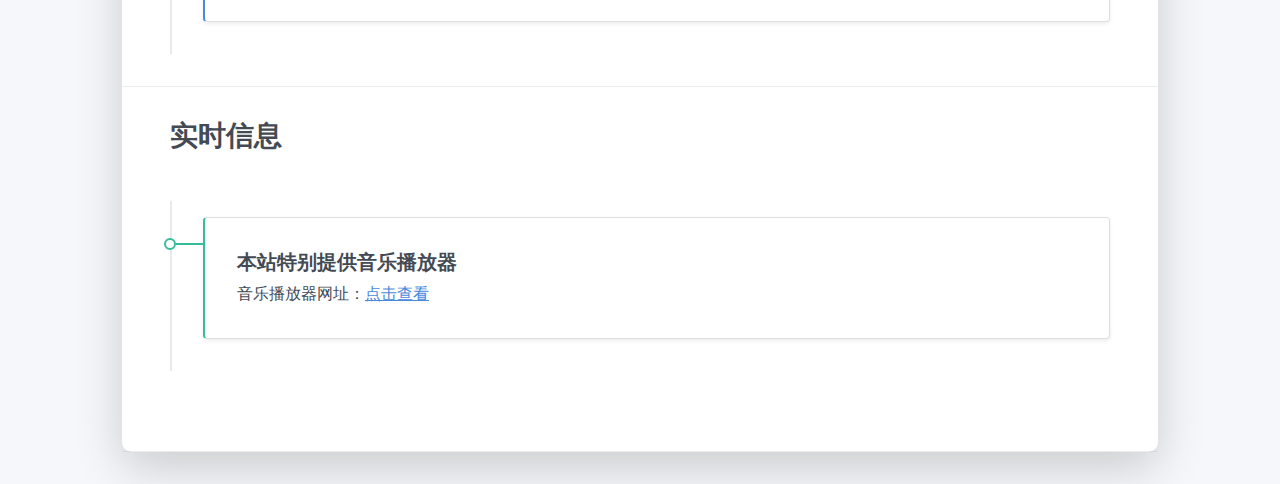
==== commit 9f907c23: "Upload yuanzichen-newbook.github.io/index.html" ====
--- a/index.html
+++ b/index.html
@@ -1 +1 @@
-<!DOCTYPE html><html lang='en'><head><meta charset='utf-8'><title>yuanzichen-newbook</title></head><body><div><style>* { box-sizing: border-box; } body {margin: 0;}*{box-sizing:border-box;}body{margin-top:0px;margin-right:0px;margin-bottom:0px;margin-left:0px;font-family:-apple-system, BlinkMacSystemFont, "Helvetica Neue", Helvetica, Roboto, Arial, "PingFang SC", "Hiragino Sans GB", "Microsoft Yahei", "Microsoft Jhenghei", sans-serif;}.logo path{pointer-events:none;fill:none;stroke-linecap:round;stroke-width:7;stroke:rgb(255, 255, 255);}.wechat-group img{max-width:220px;height:auto;border-top-left-radius:8px;border-top-right-radius:8px;border-bottom-right-radius:8px;border-bottom-left-radius:8px;margin-top:0px;margin-right:auto;margin-bottom:0px;margin-left:auto;width:100%;}.welcome-img img{width:100%;}[data-aos]{opacity:1 !important;transform:translate(0px) scale(1) !important;}.c7723{resize:none;}.c16167{font-family:Roboto, -apple-system, BlinkMacSystemFont, "Segoe UI", Roboto, "Helvetica Neue", Arial, sans-serif, "Apple Color Emoji", "Segoe UI Emoji", "Segoe UI Symbol";}.c16788{font-family:Roboto, -apple-system, BlinkMacSystemFont, "Segoe UI", Roboto, "Helvetica Neue", Arial, sans-serif, "Apple Color Emoji", "Segoe UI Emoji", "Segoe UI Symbol";}.c16806{font-family:Roboto, -apple-system, BlinkMacSystemFont, "Segoe UI", Roboto, "Helvetica Neue", Arial, sans-serif, "Apple Color Emoji", "Segoe UI Emoji", "Segoe UI Symbol";}.c16826{font-family:Roboto, -apple-system, BlinkMacSystemFont, "Segoe UI", Roboto, "Helvetica Neue", Arial, sans-serif, "Apple Color Emoji", "Segoe UI Emoji", "Segoe UI Symbol";}.c16844{font-family:Roboto, -apple-system, BlinkMacSystemFont, "Segoe UI", Roboto, "Helvetica Neue", Arial, sans-serif, "Apple Color Emoji", "Segoe UI Emoji", "Segoe UI Symbol";}.c18156{color:rgb(108, 117, 125);font-family:Roboto, -apple-system, BlinkMacSystemFont, "Segoe UI", Roboto, "Helvetica Neue", Arial, sans-serif, "Apple Color Emoji", "Segoe UI Emoji", "Segoe UI Symbol";font-size:14px;}.c18174{font-family:Roboto, -apple-system, BlinkMacSystemFont, "Segoe UI", Roboto, "Helvetica Neue", Arial, sans-serif, "Apple Color Emoji", "Segoe UI Emoji", "Segoe UI Symbol";font-size:14px;}.c19055{font-family:Roboto, -apple-system, BlinkMacSystemFont, "Segoe UI", Roboto, "Helvetica Neue", Arial, sans-serif, "Apple Color Emoji", "Segoe UI Emoji", "Segoe UI Symbol";}.c19073{font-family:Roboto, -apple-system, BlinkMacSystemFont, "Segoe UI", Roboto, "Helvetica Neue", Arial, sans-serif, "Apple Color Emoji", "Segoe UI Emoji", "Segoe UI Symbol";}.c19237{font-family:Roboto, -apple-system, BlinkMacSystemFont, "Segoe UI", Roboto, "Helvetica Neue", Arial, sans-serif, "Apple Color Emoji", "Segoe UI Emoji", "Segoe UI Symbol";font-weight:400;}.c19567{font-family:Roboto, -apple-system, BlinkMacSystemFont, "Segoe UI", Roboto, "Helvetica Neue", Arial, sans-serif, "Apple Color Emoji", "Segoe UI Emoji", "Segoe UI Symbol";font-weight:400;}.c19688{font-family:Roboto, -apple-system, BlinkMacSystemFont, "Segoe UI", Roboto, "Helvetica Neue", Arial, sans-serif, "Apple Color Emoji", "Segoe UI Emoji", "Segoe UI Symbol";}.c19706{font-family:Roboto, -apple-system, BlinkMacSystemFont, "Segoe UI", Roboto, "Helvetica Neue", Arial, sans-serif, "Apple Color Emoji", "Segoe UI Emoji", "Segoe UI Symbol";}.c19878{font-family:Roboto, -apple-system, BlinkMacSystemFont, "Segoe UI", Roboto, "Helvetica Neue", Arial, sans-serif, "Apple Color Emoji", "Segoe UI Emoji", "Segoe UI Symbol";font-weight:400;}.c20024{font-family:Roboto, -apple-system, BlinkMacSystemFont, "Segoe UI", Roboto, "Helvetica Neue", Arial, sans-serif, "Apple Color Emoji", "Segoe UI Emoji", "Segoe UI Symbol";}.c20042{font-family:Roboto, -apple-system, BlinkMacSystemFont, "Segoe UI", Roboto, "Helvetica Neue", Arial, sans-serif, "Apple Color Emoji", "Segoe UI Emoji", "Segoe UI Symbol";}</style><meta charset="UTF-8"/><meta http-equiv="X-UA-Compatible" content="IE=edge"/><meta name="viewport" content="width=device-width, initial-scale=1"/><title>袁梓宸个人网址</title><link rel="preload" href="fonts/et-line.woff2" as="font" type="font/woff2" crossorigin=""/><link rel="preload" href="fonts/font-icons.woff2" as="font" type="font/woff2" crossorigin=""/><link rel="preload" href="fonts/fa-brands-400.woff2" as="font" type="font/woff2" crossorigin=""/><link href="css/all.min.css" rel="stylesheet"/><link href="css/bootstrap.min.css" rel="stylesheet"/><link href="css/aos.css" rel="stylesheet"/><link href="css/main.css" rel="stylesheet"/><noscript></noscript><header class="d-print-none"><div class="container text-center text-lg-left"><div class="py-3 clearfix"><h1 class="site-title mb-0">yuanzichen的个人网站</h1><div class="site-nav"><nav role="navigation"><ul class="nav justify-content-center"><li class="nav-item"><a href="" title="Twitter" class="nav-link"><span class="menu-title sr-only">Twitter</span></a></li><li class="nav-item"><a href="https://htmlpage.cn" title="Facebook" class="nav-link"><span class="menu-title sr-only">Facebook</span></a></li><li class="nav-item"><a href="https://htmlpage.cn" title="Instagram" class="nav-link"><span class="menu-title sr-only">Instagram</span></a></li><li class="nav-item"><a href="https://htmlpage.cn" title="Github" class="nav-link"><span class="menu-title sr-only">Github</span></a></li></ul></nav></div></div></div></header><div class="page-content"><div class="container"><div class="cover shadow-lg bg-white"><div class="cover-bg p-3 p-lg-4 text-white"><div class="row"><div class="col-lg-8 col-md-7 text-center text-md-start"><h2 data-aos="fade-left" data-aos-delay="0" class="h1 mt-2"><h2 data-aos="fade-left" data-aos-delay="0" class="h1 mt-2 aos-init aos-animate">Yuanzichen-Newbook<br/>信息发布站</h2></h2><p data-aos="fade-left" data-aos-delay="100"><span id="ist8us" class="c16167">email:yuanzichen-topbook@gmail.com</span></p><div data-aos="fade-left" data-aos-delay="200" class="d-print-none"><a href="https://yuanzichen-newbook.github.io/yuanzichen-webboook.github.io/" target="_blank" title="本站的子站" class="btn btn-light text-dark shadow-sm mt-1 me-1">本站的子站</a></div></div></div></div><hr class="d-print-none"/><hr class="d-print-none"/><div class="work-experience-section px-3 px-lg-4"><h2 class="h3 mb-4"><h2 class="h3 mb-4">重要信息</h2></h2><div class="timeline"><div class="timeline-card timeline-card-primary card shadow-sm"><div class="card-body"><div class="h5 mb-1">关于CSP/J 2024原卷及总结</div><div><span id="iei3zl" class="c16788">CSP/J 失败原因复盘：</span><a href="https://yuanzichen-newbook.github.io/CSP-Jtitle.pdf" target="_blank" class="c16806">点击进入</a><span id="ibwc4r" class="c16826"> CSP2024PDF原卷：</span><a href="https://yuanzichen-newbook.github.io/CSP-juan.pdf" target="_blank" class="c16844">点击查看</a></div></div></div></div><div class="timeline"><div class="timeline-card timeline-card-primary card shadow-sm"><div class="card-body"><div class="h5 mb-1"><div class="h5 mb-1">FunaudioLLM AI拟声工具外部访问地址：sy-direct.virtaicloud.com:44886，服务开放时可访问 </div><div><br/></div></div><div><span id="ic6jw9" class="c18156">阿里云FunaudioLLM项目部署，</span><a href="https://sy-direct.virtaicloud.com:44886/" target="_blank" class="c18174">体验链接</a><br/></div></div></div></div><div class="timeline"><div class="timeline-card timeline-card-primary card shadow-sm"><div class="card-body"><div class="h5 mb-1"><div class="h5 mb-1"><div class="h5 mb-1">本站的所有内容请用NeatDownloadManger下载</div><div><br/></div></div></div><div><span id="ikxzqa" class="c19055">NeatDownloadManger是一款轻量级的下载器，可提升下载速度，</span><a href="https://www.neatdownloadmanager.com/file/NeatDM_setup.exe" target="_blank" class="c19073">下载链接</a><br/></div></div></div></div><div class="timeline"><div class="timeline-card timeline-card-primary card shadow-sm"><div class="card-body"><div class="h5 mb-1"><div class="h5 mb-1"><div class="h5 mb-1">电脑端可加速访问本网站</div><div><br/></div><div id="iwaibg" class="text-muted text-small mb-2 c19237"></div></div></div><div><span id="i9ywyj" class="c19688">《红星照耀中国》请移步newbook子站，</span><a href="https://yuanzichen-newbook.github.io/yuanzichen-webboook.github.io/" target="_blank" class="c19706">点击进入</a><br/></div></div></div></div><div class="timeline"><div class="timeline-card timeline-card-primary card shadow-sm"><div class="card-body"><div class="h5 mb-1"><div class="h5 mb-1"><div class="h5 mb-1"><div class="h5 mb-1">（特别彩蛋）</div><div><br/></div><div id="ikh1dl" class="text-muted text-small mb-2 c19878"></div></div><div id="ixynsp" class="text-muted text-small mb-2 c19567"></div></div></div><div><span id="izpcoz" class="c20024">本站的子站开放了一个小游戏《地狱闯关》，</span><a href="https://yuanzichen-newbook.github.io/yuanzichen-webboook.github.io/game" target="_blank" class="c20042">点击进入</a><br/><div><br/></div></div></div></div></div></div><hr class="d-print-none"/><div class="page-break"></div><div class="education-section px-3 px-lg-4 pb-4"><h2 class="h3 mb-4">实时信息</h2><div class="timeline"><div class="timeline-card timeline-card-success card shadow-sm"><div class="card-body"><div class="h5 mb-1">本站特别提供音乐下载器（3天更新一次网址）</div><div>音乐下载器网址：<a href="https://0abbf668f20c452bb9.gradio.live/">点击下载</a></div></div></div></div></div><hr class="d-print-none"/><div id="contact" class="contant-section px-3 px-lg-4 pb-4"><h2 class="h3 text mb-3">联系我们</h2><div class="row"><div class="col-md-7 d-print-none"><div class="my-2"><form method="POST" action="https://htmlpage.cn/your@email.com"><div class="row"><div class="col-6"><input type="text" id="name" name="name" placeholder="姓名" required class="form-control"/></div><div class="col-6"><input type="email" id="email" name="_replyto" placeholder="E-mail" required class="form-control"/></div></div><div class="form-group my-2"><textarea id="message" name="message" rows="4" placeholder="留言" required class="form-control c7723"></textarea></div><button type="submit" class="btn btn-primary mt-2">发送</button></form></div></div><div class="col d-none d-print-block"><div class="mt-2"><div><div class="mb-2"><div class="text-dark"><i class="fab fa-twitter mr-1"></i><span>https://htmlpage.cn</span></div></div><div class="mb-2"><div class="text-dark"><i class="fab fa-facebook mr-1"></i><span>https://htmlpage.cn</span></div></div><div class="mb-2"><div class="text-dark"><i class="fab fa-instagram mr-1"></i><span>https://htmlpage.cn</span></div></div><div class="mb-2"><div class="text-dark"><i class="fab fa-github mr-1"></i><span>https://htmlpage.cn</span></div></div></div></div></div></div></div></div></div></div><script src="js/bootstrap.bundle.min.js"></script><script src="js/aos.js"></script><script src="js/main.js"></script></div></body></html>+<!DOCTYPE html><html lang='en'><head><meta charset='utf-8'><title>yuanzichen-newbook</title></head><body><div><style>* { box-sizing: border-box; } body {margin: 0;}*{box-sizing:border-box;}body{margin-top:0px;margin-right:0px;margin-bottom:0px;margin-left:0px;font-family:-apple-system, BlinkMacSystemFont, "Helvetica Neue", Helvetica, Roboto, Arial, "PingFang SC", "Hiragino Sans GB", "Microsoft Yahei", "Microsoft Jhenghei", sans-serif;}.logo path{pointer-events:none;fill:none;stroke-linecap:round;stroke-width:7;stroke:rgb(255, 255, 255);}.wechat-group img{max-width:220px;height:auto;border-top-left-radius:8px;border-top-right-radius:8px;border-bottom-right-radius:8px;border-bottom-left-radius:8px;margin-top:0px;margin-right:auto;margin-bottom:0px;margin-left:auto;width:100%;}.welcome-img img{width:100%;}[data-aos]{opacity:1 !important;transform:translate(0px) scale(1) !important;}.c16167{font-family:Roboto, -apple-system, BlinkMacSystemFont, "Segoe UI", Roboto, "Helvetica Neue", Arial, sans-serif, "Apple Color Emoji", "Segoe UI Emoji", "Segoe UI Symbol";}.c16788{font-family:Roboto, -apple-system, BlinkMacSystemFont, "Segoe UI", Roboto, "Helvetica Neue", Arial, sans-serif, "Apple Color Emoji", "Segoe UI Emoji", "Segoe UI Symbol";}.c16806{font-family:Roboto, -apple-system, BlinkMacSystemFont, "Segoe UI", Roboto, "Helvetica Neue", Arial, sans-serif, "Apple Color Emoji", "Segoe UI Emoji", "Segoe UI Symbol";}.c16826{font-family:Roboto, -apple-system, BlinkMacSystemFont, "Segoe UI", Roboto, "Helvetica Neue", Arial, sans-serif, "Apple Color Emoji", "Segoe UI Emoji", "Segoe UI Symbol";}.c16844{font-family:Roboto, -apple-system, BlinkMacSystemFont, "Segoe UI", Roboto, "Helvetica Neue", Arial, sans-serif, "Apple Color Emoji", "Segoe UI Emoji", "Segoe UI Symbol";}.c18156{color:rgb(108, 117, 125);font-family:Roboto, -apple-system, BlinkMacSystemFont, "Segoe UI", Roboto, "Helvetica Neue", Arial, sans-serif, "Apple Color Emoji", "Segoe UI Emoji", "Segoe UI Symbol";font-size:14px;}.c18174{font-family:Roboto, -apple-system, BlinkMacSystemFont, "Segoe UI", Roboto, "Helvetica Neue", Arial, sans-serif, "Apple Color Emoji", "Segoe UI Emoji", "Segoe UI Symbol";font-size:14px;}.c19055{font-family:Roboto, -apple-system, BlinkMacSystemFont, "Segoe UI", Roboto, "Helvetica Neue", Arial, sans-serif, "Apple Color Emoji", "Segoe UI Emoji", "Segoe UI Symbol";}.c19073{font-family:Roboto, -apple-system, BlinkMacSystemFont, "Segoe UI", Roboto, "Helvetica Neue", Arial, sans-serif, "Apple Color Emoji", "Segoe UI Emoji", "Segoe UI Symbol";}.c19237{font-family:Roboto, -apple-system, BlinkMacSystemFont, "Segoe UI", Roboto, "Helvetica Neue", Arial, sans-serif, "Apple Color Emoji", "Segoe UI Emoji", "Segoe UI Symbol";font-weight:400;}.c19567{font-family:Roboto, -apple-system, BlinkMacSystemFont, "Segoe UI", Roboto, "Helvetica Neue", Arial, sans-serif, "Apple Color Emoji", "Segoe UI Emoji", "Segoe UI Symbol";font-weight:400;}.c19688{font-family:Roboto, -apple-system, BlinkMacSystemFont, "Segoe UI", Roboto, "Helvetica Neue", Arial, sans-serif, "Apple Color Emoji", "Segoe UI Emoji", "Segoe UI Symbol";}.c19706{font-family:Roboto, -apple-system, BlinkMacSystemFont, "Segoe UI", Roboto, "Helvetica Neue", Arial, sans-serif, "Apple Color Emoji", "Segoe UI Emoji", "Segoe UI Symbol";}.c19878{font-family:Roboto, -apple-system, BlinkMacSystemFont, "Segoe UI", Roboto, "Helvetica Neue", Arial, sans-serif, "Apple Color Emoji", "Segoe UI Emoji", "Segoe UI Symbol";font-weight:400;}.c20024{font-family:Roboto, -apple-system, BlinkMacSystemFont, "Segoe UI", Roboto, "Helvetica Neue", Arial, sans-serif, "Apple Color Emoji", "Segoe UI Emoji", "Segoe UI Symbol";}.c20042{font-family:Roboto, -apple-system, BlinkMacSystemFont, "Segoe UI", Roboto, "Helvetica Neue", Arial, sans-serif, "Apple Color Emoji", "Segoe UI Emoji", "Segoe UI Symbol";}</style><meta charset="UTF-8"/><meta http-equiv="X-UA-Compatible" content="IE=edge"/><meta name="viewport" content="width=device-width, initial-scale=1"/><title>袁梓宸的个人网站</title><link rel="preload" href="fonts/et-line.woff2" as="font" type="font/woff2" crossorigin=""/><link rel="preload" href="fonts/font-icons.woff2" as="font" type="font/woff2" crossorigin=""/><link rel="preload" href="fonts/fa-brands-400.woff2" as="font" type="font/woff2" crossorigin=""/><link href="css/all.min.css" rel="stylesheet"/><link href="css/bootstrap.min.css" rel="stylesheet"/><link href="css/aos.css" rel="stylesheet"/><link href="css/main.css" rel="stylesheet"/><noscript></noscript><header class="d-print-none"><div class="container text-center text-lg-left"><div class="py-3 clearfix"><h1 class="site-title mb-0">yuanzichen的个人网站</h1><div class="site-nav"><nav role="navigation"><ul class="nav justify-content-center"><li class="nav-item"><a href="" title="Twitter" class="nav-link"><span class="menu-title sr-only">Twitter</span></a></li><li class="nav-item"><a href="https://htmlpage.cn" title="Facebook" class="nav-link"><span class="menu-title sr-only">Facebook</span></a></li><li class="nav-item"><a href="https://htmlpage.cn" title="Instagram" class="nav-link"><span class="menu-title sr-only">Instagram</span></a></li><li class="nav-item"><a href="https://htmlpage.cn" title="Github" class="nav-link"><span class="menu-title sr-only">Github</span></a></li></ul></nav></div></div></div></header><div class="page-content"><div class="container"><div class="cover shadow-lg bg-white"><div class="cover-bg p-3 p-lg-4 text-white"><div class="row"><div class="col-lg-8 col-md-7 text-center text-md-start"><h2 data-aos="fade-left" data-aos-delay="0" class="h1 mt-2"><h2 data-aos="fade-left" data-aos-delay="0" class="h1 mt-2 aos-init aos-animate">Yuanzichen-Newbook<br/>信息发布站</h2></h2><p data-aos="fade-left" data-aos-delay="100"><span id="ist8us" class="c16167">email:yuanzichen-topbook@gmail.com</span></p><div data-aos="fade-left" data-aos-delay="200" class="d-print-none"><a href="https://yuanzichen-newbook.github.io/yuanzichen-webboook.github.io/" target="_blank" title="本站的子站" class="btn btn-light text-dark shadow-sm mt-1 me-1">本站的子站</a></div></div></div></div><hr class="d-print-none"/><hr class="d-print-none"/><div class="work-experience-section px-3 px-lg-4"><h2 class="h3 mb-4"><h2 class="h3 mb-4">重要信息</h2></h2><div class="timeline"><div class="timeline-card timeline-card-primary card shadow-sm"><div class="card-body"><div class="h5 mb-1">关于CSP/J 2024原卷及总结</div><div><span id="iei3zl" class="c16788">CSP/J 失败原因复盘：</span><a href="https://yuanzichen-newbook.github.io/CSP-Jtitle.pdf" target="_blank" class="c16806">点击进入</a><span id="ibwc4r" class="c16826"> CSP2024PDF原卷：</span><a href="https://yuanzichen-newbook.github.io/CSP-juan.pdf" target="_blank" class="c16844">点击查看</a></div></div></div></div><div class="timeline"><div class="timeline-card timeline-card-primary card shadow-sm"><div class="card-body"><div class="h5 mb-1"><div class="h5 mb-1">FunaudioLLM AI拟声工具外部访问地址：sy-direct.virtaicloud.com:44886，服务开放时可访问 </div><div><br/></div></div><div><span id="ic6jw9" class="c18156">阿里云FunaudioLLM项目部署，</span><a href="https://sy-direct.virtaicloud.com:44886/" target="_blank" class="c18174">体验链接</a><br/></div></div></div></div><div class="timeline"><div class="timeline-card timeline-card-primary card shadow-sm"><div class="card-body"><div class="h5 mb-1"><div class="h5 mb-1"><div class="h5 mb-1">本站的所有内容请用NeatDownloadManger下载</div><div><br/></div></div></div><div><span id="ikxzqa" class="c19055">NeatDownloadManger是一款轻量级的下载器，可提升下载速度，</span><a href="https://www.neatdownloadmanager.com/file/NeatDM_setup.exe" target="_blank" class="c19073">下载链接</a><br/></div></div></div></div><div class="timeline"><div class="timeline-card timeline-card-primary card shadow-sm"><div class="card-body"><div class="h5 mb-1"><div class="h5 mb-1"><div class="h5 mb-1">电脑端可加速访问本网站</div><div><br/></div><div id="iwaibg" class="text-muted text-small mb-2 c19237"></div></div></div><div><span id="i9ywyj" class="c19688">《红星照耀中国》请移步newbook子站，</span><a href="https://yuanzichen-newbook.github.io/yuanzichen-webboook.github.io/" target="_blank" class="c19706">点击进入</a><br/></div></div></div></div><div class="timeline"><div class="timeline-card timeline-card-primary card shadow-sm"><div class="card-body"><div class="h5 mb-1"><div class="h5 mb-1"><div class="h5 mb-1"><div class="h5 mb-1">（特别彩蛋）</div><div><br/></div><div id="ikh1dl" class="text-muted text-small mb-2 c19878"></div></div><div id="ixynsp" class="text-muted text-small mb-2 c19567"></div></div></div><div><span id="izpcoz" class="c20024">本站的子站开放了一个小游戏《地狱闯关》，</span><a href="https://yuanzichen-newbook.github.io/yuanzichen-webboook.github.io/game" target="_blank" class="c20042">点击进入</a><br/><div><br/></div></div></div></div></div></div><hr class="d-print-none"/><div class="page-break"></div><div class="education-section px-3 px-lg-4 pb-4"><h2 class="h3 mb-4">实时信息</h2><div class="timeline"><div class="timeline-card timeline-card-success card shadow-sm"><div class="card-body"><div class="h5 mb-1">本站特别提供音乐播放器</div><div>音乐播放器网址：<a href="https://yuanzichen-newbook.github.io/yuanzichen-music/">点击查看</a></div></div></div></div></div><hr class="d-print-none"/></div></div></div><script src="js/bootstrap.bundle.min.js"></script><script src="js/aos.js"></script><script src="js/main.js"></script></div></body></html>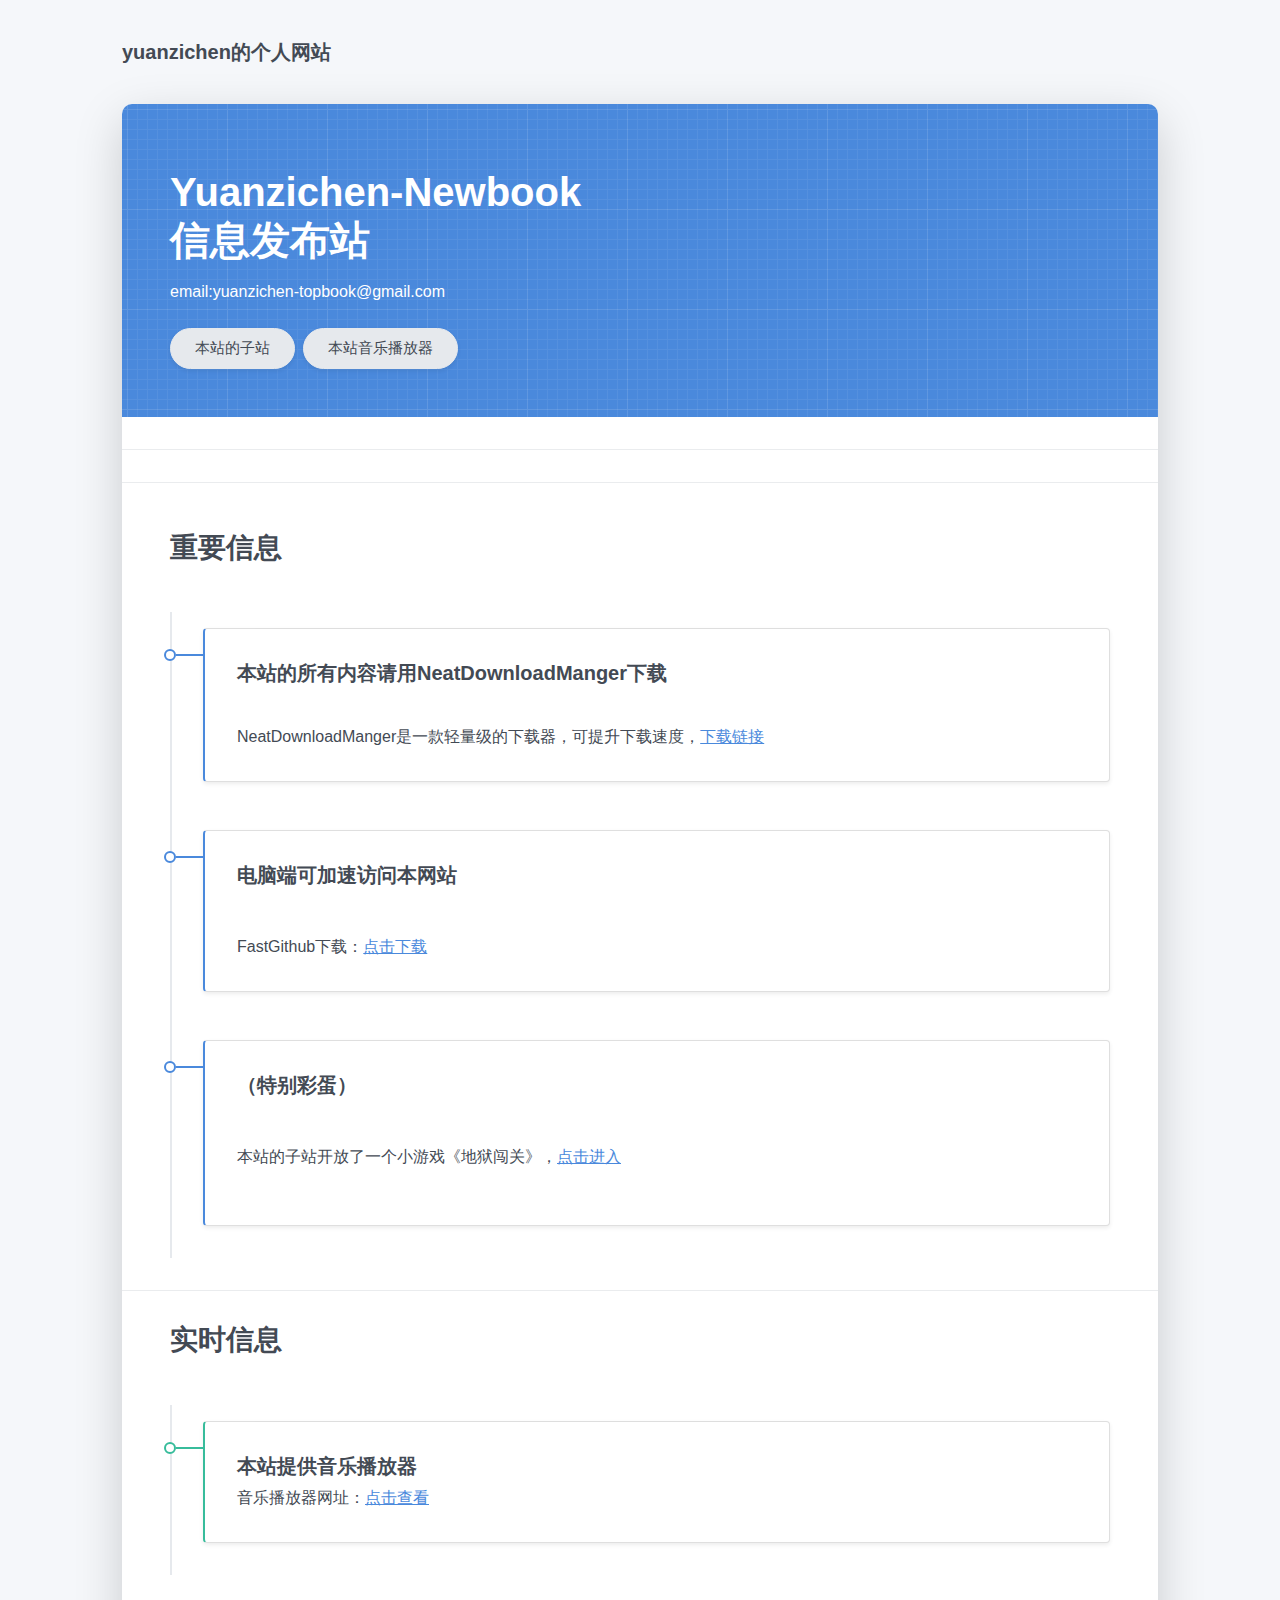
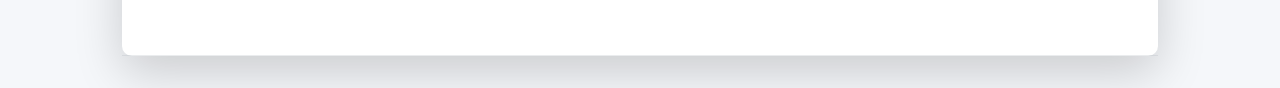
==== commit bd9a28f0: "Upload yuanzichen-newbook.github.io/index.html" ====
--- a/index.html
+++ b/index.html
@@ -1 +1 @@
-<!DOCTYPE html><html lang='en'><head><meta charset='utf-8'><title>yuanzichen-newbook</title></head><body><div><style>* { box-sizing: border-box; } body {margin: 0;}*{box-sizing:border-box;}body{margin-top:0px;margin-right:0px;margin-bottom:0px;margin-left:0px;font-family:-apple-system, BlinkMacSystemFont, "Helvetica Neue", Helvetica, Roboto, Arial, "PingFang SC", "Hiragino Sans GB", "Microsoft Yahei", "Microsoft Jhenghei", sans-serif;}.logo path{pointer-events:none;fill:none;stroke-linecap:round;stroke-width:7;stroke:rgb(255, 255, 255);}.wechat-group img{max-width:220px;height:auto;border-top-left-radius:8px;border-top-right-radius:8px;border-bottom-right-radius:8px;border-bottom-left-radius:8px;margin-top:0px;margin-right:auto;margin-bottom:0px;margin-left:auto;width:100%;}.welcome-img img{width:100%;}[data-aos]{opacity:1 !important;transform:translate(0px) scale(1) !important;}.c16167{font-family:Roboto, -apple-system, BlinkMacSystemFont, "Segoe UI", Roboto, "Helvetica Neue", Arial, sans-serif, "Apple Color Emoji", "Segoe UI Emoji", "Segoe UI Symbol";}.c16788{font-family:Roboto, -apple-system, BlinkMacSystemFont, "Segoe UI", Roboto, "Helvetica Neue", Arial, sans-serif, "Apple Color Emoji", "Segoe UI Emoji", "Segoe UI Symbol";}.c16806{font-family:Roboto, -apple-system, BlinkMacSystemFont, "Segoe UI", Roboto, "Helvetica Neue", Arial, sans-serif, "Apple Color Emoji", "Segoe UI Emoji", "Segoe UI Symbol";}.c16826{font-family:Roboto, -apple-system, BlinkMacSystemFont, "Segoe UI", Roboto, "Helvetica Neue", Arial, sans-serif, "Apple Color Emoji", "Segoe UI Emoji", "Segoe UI Symbol";}.c16844{font-family:Roboto, -apple-system, BlinkMacSystemFont, "Segoe UI", Roboto, "Helvetica Neue", Arial, sans-serif, "Apple Color Emoji", "Segoe UI Emoji", "Segoe UI Symbol";}.c18156{color:rgb(108, 117, 125);font-family:Roboto, -apple-system, BlinkMacSystemFont, "Segoe UI", Roboto, "Helvetica Neue", Arial, sans-serif, "Apple Color Emoji", "Segoe UI Emoji", "Segoe UI Symbol";font-size:14px;}.c18174{font-family:Roboto, -apple-system, BlinkMacSystemFont, "Segoe UI", Roboto, "Helvetica Neue", Arial, sans-serif, "Apple Color Emoji", "Segoe UI Emoji", "Segoe UI Symbol";font-size:14px;}.c19055{font-family:Roboto, -apple-system, BlinkMacSystemFont, "Segoe UI", Roboto, "Helvetica Neue", Arial, sans-serif, "Apple Color Emoji", "Segoe UI Emoji", "Segoe UI Symbol";}.c19073{font-family:Roboto, -apple-system, BlinkMacSystemFont, "Segoe UI", Roboto, "Helvetica Neue", Arial, sans-serif, "Apple Color Emoji", "Segoe UI Emoji", "Segoe UI Symbol";}.c19237{font-family:Roboto, -apple-system, BlinkMacSystemFont, "Segoe UI", Roboto, "Helvetica Neue", Arial, sans-serif, "Apple Color Emoji", "Segoe UI Emoji", "Segoe UI Symbol";font-weight:400;}.c19567{font-family:Roboto, -apple-system, BlinkMacSystemFont, "Segoe UI", Roboto, "Helvetica Neue", Arial, sans-serif, "Apple Color Emoji", "Segoe UI Emoji", "Segoe UI Symbol";font-weight:400;}.c19688{font-family:Roboto, -apple-system, BlinkMacSystemFont, "Segoe UI", Roboto, "Helvetica Neue", Arial, sans-serif, "Apple Color Emoji", "Segoe UI Emoji", "Segoe UI Symbol";}.c19706{font-family:Roboto, -apple-system, BlinkMacSystemFont, "Segoe UI", Roboto, "Helvetica Neue", Arial, sans-serif, "Apple Color Emoji", "Segoe UI Emoji", "Segoe UI Symbol";}.c19878{font-family:Roboto, -apple-system, BlinkMacSystemFont, "Segoe UI", Roboto, "Helvetica Neue", Arial, sans-serif, "Apple Color Emoji", "Segoe UI Emoji", "Segoe UI Symbol";font-weight:400;}.c20024{font-family:Roboto, -apple-system, BlinkMacSystemFont, "Segoe UI", Roboto, "Helvetica Neue", Arial, sans-serif, "Apple Color Emoji", "Segoe UI Emoji", "Segoe UI Symbol";}.c20042{font-family:Roboto, -apple-system, BlinkMacSystemFont, "Segoe UI", Roboto, "Helvetica Neue", Arial, sans-serif, "Apple Color Emoji", "Segoe UI Emoji", "Segoe UI Symbol";}</style><meta charset="UTF-8"/><meta http-equiv="X-UA-Compatible" content="IE=edge"/><meta name="viewport" content="width=device-width, initial-scale=1"/><title>袁梓宸的个人网站</title><link rel="preload" href="fonts/et-line.woff2" as="font" type="font/woff2" crossorigin=""/><link rel="preload" href="fonts/font-icons.woff2" as="font" type="font/woff2" crossorigin=""/><link rel="preload" href="fonts/fa-brands-400.woff2" as="font" type="font/woff2" crossorigin=""/><link href="css/all.min.css" rel="stylesheet"/><link href="css/bootstrap.min.css" rel="stylesheet"/><link href="css/aos.css" rel="stylesheet"/><link href="css/main.css" rel="stylesheet"/><noscript></noscript><header class="d-print-none"><div class="container text-center text-lg-left"><div class="py-3 clearfix"><h1 class="site-title mb-0">yuanzichen的个人网站</h1><div class="site-nav"><nav role="navigation"><ul class="nav justify-content-center"><li class="nav-item"><a href="" title="Twitter" class="nav-link"><span class="menu-title sr-only">Twitter</span></a></li><li class="nav-item"><a href="https://htmlpage.cn" title="Facebook" class="nav-link"><span class="menu-title sr-only">Facebook</span></a></li><li class="nav-item"><a href="https://htmlpage.cn" title="Instagram" class="nav-link"><span class="menu-title sr-only">Instagram</span></a></li><li class="nav-item"><a href="https://htmlpage.cn" title="Github" class="nav-link"><span class="menu-title sr-only">Github</span></a></li></ul></nav></div></div></div></header><div class="page-content"><div class="container"><div class="cover shadow-lg bg-white"><div class="cover-bg p-3 p-lg-4 text-white"><div class="row"><div class="col-lg-8 col-md-7 text-center text-md-start"><h2 data-aos="fade-left" data-aos-delay="0" class="h1 mt-2"><h2 data-aos="fade-left" data-aos-delay="0" class="h1 mt-2 aos-init aos-animate">Yuanzichen-Newbook<br/>信息发布站</h2></h2><p data-aos="fade-left" data-aos-delay="100"><span id="ist8us" class="c16167">email:yuanzichen-topbook@gmail.com</span></p><div data-aos="fade-left" data-aos-delay="200" class="d-print-none"><a href="https://yuanzichen-newbook.github.io/yuanzichen-webboook.github.io/" target="_blank" title="本站的子站" class="btn btn-light text-dark shadow-sm mt-1 me-1">本站的子站</a></div></div></div></div><hr class="d-print-none"/><hr class="d-print-none"/><div class="work-experience-section px-3 px-lg-4"><h2 class="h3 mb-4"><h2 class="h3 mb-4">重要信息</h2></h2><div class="timeline"><div class="timeline-card timeline-card-primary card shadow-sm"><div class="card-body"><div class="h5 mb-1">关于CSP/J 2024原卷及总结</div><div><span id="iei3zl" class="c16788">CSP/J 失败原因复盘：</span><a href="https://yuanzichen-newbook.github.io/CSP-Jtitle.pdf" target="_blank" class="c16806">点击进入</a><span id="ibwc4r" class="c16826"> CSP2024PDF原卷：</span><a href="https://yuanzichen-newbook.github.io/CSP-juan.pdf" target="_blank" class="c16844">点击查看</a></div></div></div></div><div class="timeline"><div class="timeline-card timeline-card-primary card shadow-sm"><div class="card-body"><div class="h5 mb-1"><div class="h5 mb-1">FunaudioLLM AI拟声工具外部访问地址：sy-direct.virtaicloud.com:44886，服务开放时可访问 </div><div><br/></div></div><div><span id="ic6jw9" class="c18156">阿里云FunaudioLLM项目部署，</span><a href="https://sy-direct.virtaicloud.com:44886/" target="_blank" class="c18174">体验链接</a><br/></div></div></div></div><div class="timeline"><div class="timeline-card timeline-card-primary card shadow-sm"><div class="card-body"><div class="h5 mb-1"><div class="h5 mb-1"><div class="h5 mb-1">本站的所有内容请用NeatDownloadManger下载</div><div><br/></div></div></div><div><span id="ikxzqa" class="c19055">NeatDownloadManger是一款轻量级的下载器，可提升下载速度，</span><a href="https://www.neatdownloadmanager.com/file/NeatDM_setup.exe" target="_blank" class="c19073">下载链接</a><br/></div></div></div></div><div class="timeline"><div class="timeline-card timeline-card-primary card shadow-sm"><div class="card-body"><div class="h5 mb-1"><div class="h5 mb-1"><div class="h5 mb-1">电脑端可加速访问本网站</div><div><br/></div><div id="iwaibg" class="text-muted text-small mb-2 c19237"></div></div></div><div><span id="i9ywyj" class="c19688">《红星照耀中国》请移步newbook子站，</span><a href="https://yuanzichen-newbook.github.io/yuanzichen-webboook.github.io/" target="_blank" class="c19706">点击进入</a><br/></div></div></div></div><div class="timeline"><div class="timeline-card timeline-card-primary card shadow-sm"><div class="card-body"><div class="h5 mb-1"><div class="h5 mb-1"><div class="h5 mb-1"><div class="h5 mb-1">（特别彩蛋）</div><div><br/></div><div id="ikh1dl" class="text-muted text-small mb-2 c19878"></div></div><div id="ixynsp" class="text-muted text-small mb-2 c19567"></div></div></div><div><span id="izpcoz" class="c20024">本站的子站开放了一个小游戏《地狱闯关》，</span><a href="https://yuanzichen-newbook.github.io/yuanzichen-webboook.github.io/game" target="_blank" class="c20042">点击进入</a><br/><div><br/></div></div></div></div></div></div><hr class="d-print-none"/><div class="page-break"></div><div class="education-section px-3 px-lg-4 pb-4"><h2 class="h3 mb-4">实时信息</h2><div class="timeline"><div class="timeline-card timeline-card-success card shadow-sm"><div class="card-body"><div class="h5 mb-1">本站特别提供音乐播放器</div><div>音乐播放器网址：<a href="https://yuanzichen-newbook.github.io/yuanzichen-music/">点击查看</a></div></div></div></div></div><hr class="d-print-none"/></div></div></div><script src="js/bootstrap.bundle.min.js"></script><script src="js/aos.js"></script><script src="js/main.js"></script></div></body></html>+<!DOCTYPE html><html lang='en'><head><meta charset='utf-8'><title>newbook</title></head><body><div><style>* { box-sizing: border-box; } body {margin: 0;}*{box-sizing:border-box;}body{margin-top:0px;margin-right:0px;margin-bottom:0px;margin-left:0px;font-family:-apple-system, BlinkMacSystemFont, "Helvetica Neue", Helvetica, Roboto, Arial, "PingFang SC", "Hiragino Sans GB", "Microsoft Yahei", "Microsoft Jhenghei", sans-serif;}.logo path{pointer-events:none;fill:none;stroke-linecap:round;stroke-width:7;stroke:rgb(255, 255, 255);}.wechat-group img{max-width:220px;height:auto;border-top-left-radius:8px;border-top-right-radius:8px;border-bottom-right-radius:8px;border-bottom-left-radius:8px;margin-top:0px;margin-right:auto;margin-bottom:0px;margin-left:auto;width:100%;}.welcome-img img{width:100%;}[data-aos]{opacity:1 !important;transform:translate(0px) scale(1) !important;}.c16167{font-family:Roboto, -apple-system, BlinkMacSystemFont, "Segoe UI", Roboto, "Helvetica Neue", Arial, sans-serif, "Apple Color Emoji", "Segoe UI Emoji", "Segoe UI Symbol";}.c19055{font-family:Roboto, -apple-system, BlinkMacSystemFont, "Segoe UI", Roboto, "Helvetica Neue", Arial, sans-serif, "Apple Color Emoji", "Segoe UI Emoji", "Segoe UI Symbol";}.c19073{font-family:Roboto, -apple-system, BlinkMacSystemFont, "Segoe UI", Roboto, "Helvetica Neue", Arial, sans-serif, "Apple Color Emoji", "Segoe UI Emoji", "Segoe UI Symbol";}.c19237{font-family:Roboto, -apple-system, BlinkMacSystemFont, "Segoe UI", Roboto, "Helvetica Neue", Arial, sans-serif, "Apple Color Emoji", "Segoe UI Emoji", "Segoe UI Symbol";font-weight:400;}.c19567{font-family:Roboto, -apple-system, BlinkMacSystemFont, "Segoe UI", Roboto, "Helvetica Neue", Arial, sans-serif, "Apple Color Emoji", "Segoe UI Emoji", "Segoe UI Symbol";font-weight:400;}.c19878{font-family:Roboto, -apple-system, BlinkMacSystemFont, "Segoe UI", Roboto, "Helvetica Neue", Arial, sans-serif, "Apple Color Emoji", "Segoe UI Emoji", "Segoe UI Symbol";font-weight:400;}.c20024{font-family:Roboto, -apple-system, BlinkMacSystemFont, "Segoe UI", Roboto, "Helvetica Neue", Arial, sans-serif, "Apple Color Emoji", "Segoe UI Emoji", "Segoe UI Symbol";}.c20042{font-family:Roboto, -apple-system, BlinkMacSystemFont, "Segoe UI", Roboto, "Helvetica Neue", Arial, sans-serif, "Apple Color Emoji", "Segoe UI Emoji", "Segoe UI Symbol";}</style><meta charset="UTF-8"/><meta http-equiv="X-UA-Compatible" content="IE=edge"/><meta name="viewport" content="width=device-width, initial-scale=1"/><title>袁梓宸个人网站</title><link rel="preload" href="fonts/et-line.woff2" as="font" type="font/woff2" crossorigin=""/><link rel="preload" href="fonts/font-icons.woff2" as="font" type="font/woff2" crossorigin=""/><link rel="preload" href="fonts/fa-brands-400.woff2" as="font" type="font/woff2" crossorigin=""/><link href="css/all.min.css" rel="stylesheet"/><link href="css/bootstrap.min.css" rel="stylesheet"/><link href="css/aos.css" rel="stylesheet"/><link href="css/main.css" rel="stylesheet"/><noscript></noscript><header class="d-print-none"><div class="container text-center text-lg-left"><div class="py-3 clearfix"><h1 class="site-title mb-0">yuanzichen的个人网站</h1><div class="site-nav"><nav role="navigation"><ul class="nav justify-content-center"><li class="nav-item"><a href="" title="Twitter" class="nav-link"><span class="menu-title sr-only">Twitter</span></a></li><li class="nav-item"><a href="https://htmlpage.cn" title="Facebook" class="nav-link"><span class="menu-title sr-only">Facebook</span></a></li><li class="nav-item"><a href="https://htmlpage.cn" title="Instagram" class="nav-link"><span class="menu-title sr-only">Instagram</span></a></li><li class="nav-item"><a href="https://htmlpage.cn" title="Github" class="nav-link"><span class="menu-title sr-only">Github</span></a></li></ul></nav></div></div></div></header><div class="page-content"><div class="container"><div class="cover shadow-lg bg-white"><div class="cover-bg p-3 p-lg-4 text-white"><div class="row"><div class="col-lg-8 col-md-7 text-center text-md-start"><h2 data-aos="fade-left" data-aos-delay="0" class="h1 mt-2"><h2 data-aos="fade-left" data-aos-delay="0" class="h1 mt-2 aos-init aos-animate">Yuanzichen-Newbook<br/>信息发布站</h2></h2><p data-aos="fade-left" data-aos-delay="100"><span id="ist8us" class="c16167">email:yuanzichen-topbook@gmail.com</span></p><div data-aos="fade-left" data-aos-delay="200" class="d-print-none"><a href="https://yuanzichen-newbook.github.io/yuanzichen-webboook.github.io/" target="_blank" title="本站的子站" class="btn btn-light text-dark shadow-sm mt-1 me-1">本站的子站</a><a href="https://yuanzichen-newbook.github.io/yuanzichen-music/" target="_blank" title="本站的子站" class="btn btn-light text-dark shadow-sm mt-1 me-1">本站音乐播放器</a></div></div></div></div><hr class="d-print-none"/><hr class="d-print-none"/><div class="work-experience-section px-3 px-lg-4"><h2 class="h3 mb-4"><h2 class="h3 mb-4">重要信息</h2></h2><div class="timeline"><div class="timeline-card timeline-card-primary card shadow-sm"><div class="card-body"><div class="h5 mb-1"><div class="h5 mb-1"><div class="h5 mb-1">本站的所有内容请用NeatDownloadManger下载</div><div><br/></div></div></div><div><span id="ikxzqa" class="c19055">NeatDownloadManger是一款轻量级的下载器，可提升下载速度，</span><a href="https://www.neatdownloadmanager.com/file/NeatDM_setup.exe" target="_blank" class="c19073">下载链接</a><br/></div></div></div></div><div class="timeline"><div class="timeline-card timeline-card-primary card shadow-sm"><div class="card-body"><div class="h5 mb-1"><div class="h5 mb-1"><div class="h5 mb-1">电脑端可加速访问本网站</div><div><br/></div><div id="iwaibg" class="text-muted text-small mb-2 c19237"></div></div></div><div><font face="Roboto, -apple-system, BlinkMacSystemFont, Segoe UI, Roboto, Helvetica Neue, Arial, sans-serif, Apple Color Emoji, Segoe UI Emoji, Segoe UI Symbol">FastGithub下载：<a href="https://wwqz.lanzouw.com/i5P112aiaaij">点击下载</a></font></div></div></div></div><div class="timeline"><div class="timeline-card timeline-card-primary card shadow-sm"><div class="card-body"><div class="h5 mb-1"><div class="h5 mb-1"><div class="h5 mb-1"><div class="h5 mb-1">（特别彩蛋）</div><div><br/></div><div id="ikh1dl" class="text-muted text-small mb-2 c19878"></div></div><div id="ixynsp" class="text-muted text-small mb-2 c19567"></div></div></div><div><span id="izpcoz" class="c20024">本站的子站开放了一个小游戏《地狱闯关》，</span><a href="https://yuanzichen-newbook.github.io/yuanzichen-webboook.github.io/game" target="_blank" class="c20042">点击进入</a><br/><div><br/></div></div></div></div></div></div><hr class="d-print-none"/><div class="page-break"></div><div class="education-section px-3 px-lg-4 pb-4"><h2 class="h3 mb-4">实时信息</h2><div class="timeline"><div class="timeline-card timeline-card-success card shadow-sm"><div class="card-body"><div class="h5 mb-1">本站提供音乐播放器</div><div>音乐播放器网址：<a href="https://yuanzichen-newbook.github.io/yuanzichen-music/">点击查看</a></div></div></div></div></div><hr class="d-print-none"/></div></div></div><script src="js/bootstrap.bundle.min.js"></script><script src="js/aos.js"></script><script src="js/main.js"></script></div></body></html>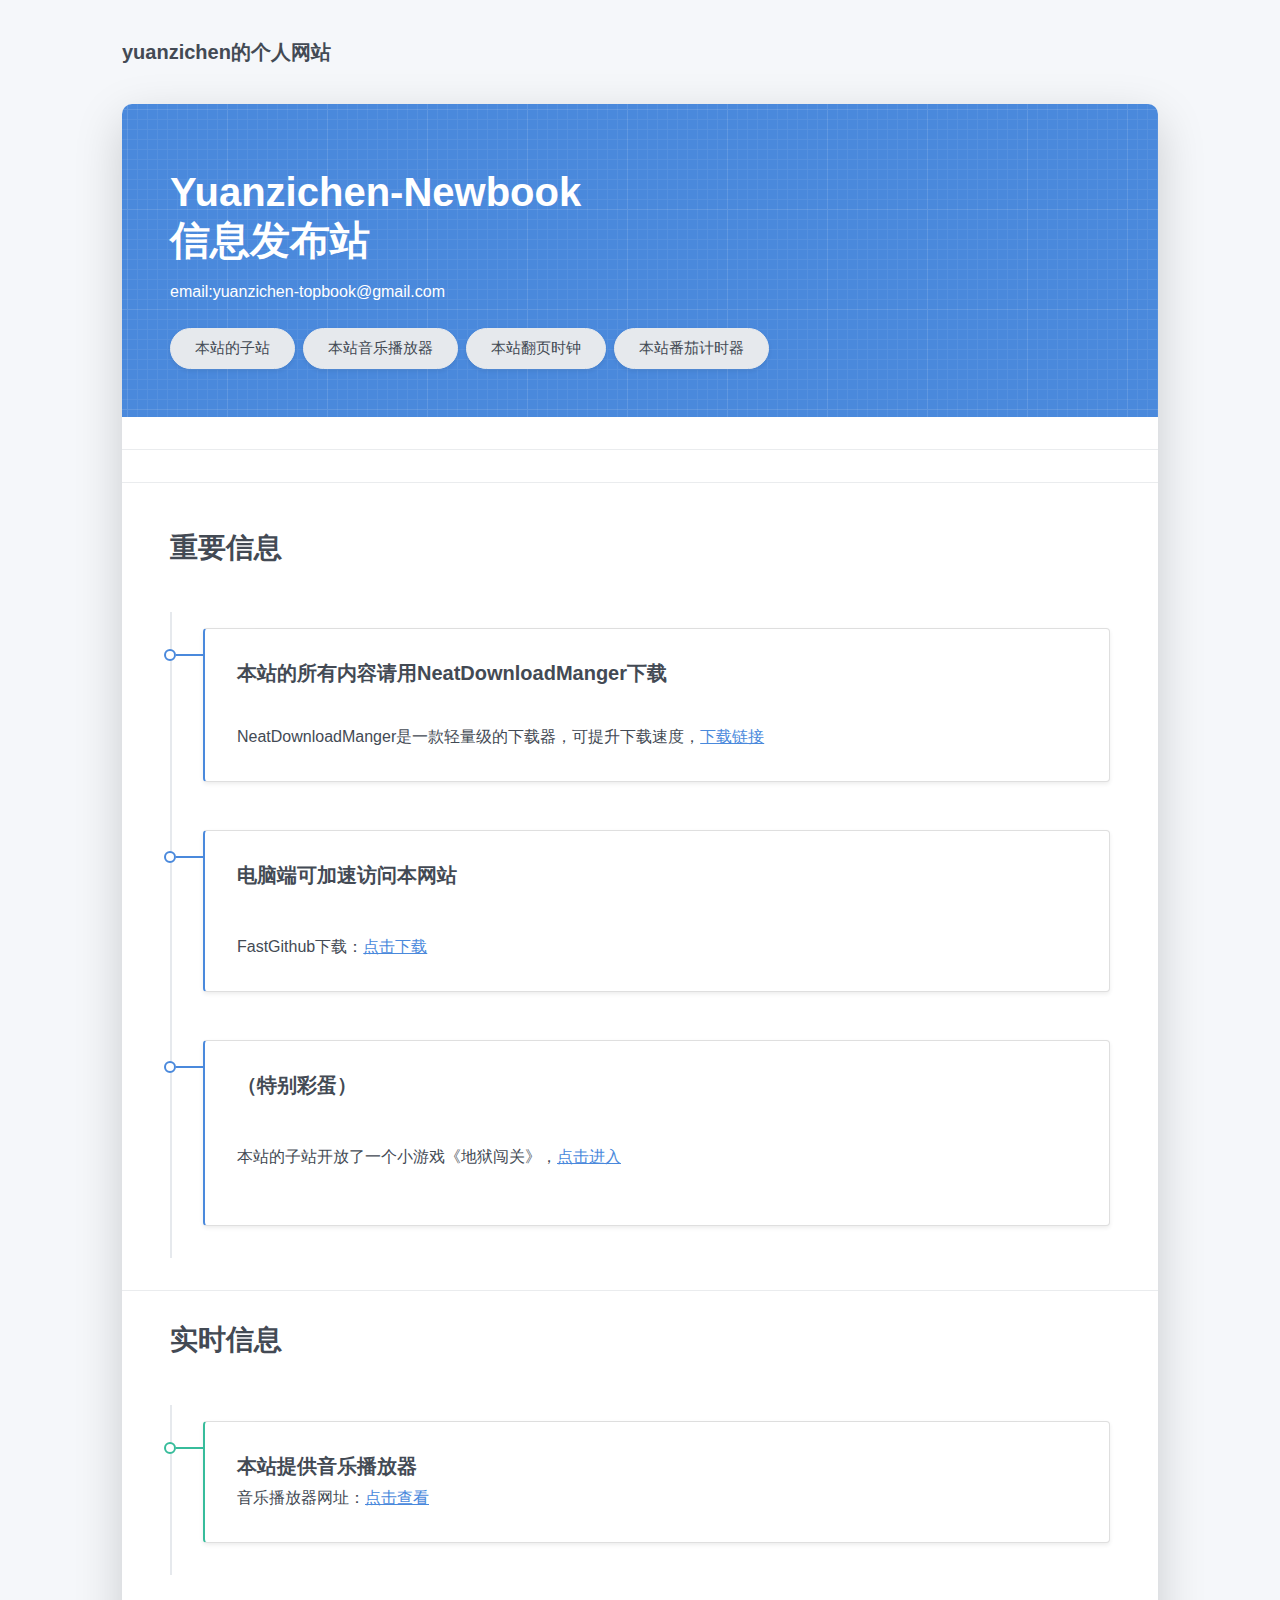
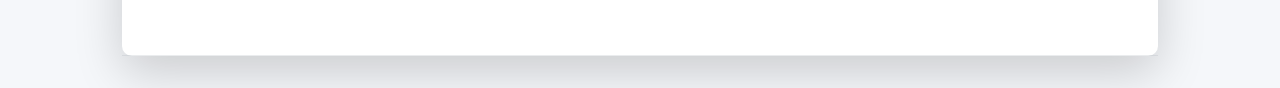
==== commit 066a26b1: "Upload yuanzichen-newbook.github.io/index.html" ====
--- a/index.html
+++ b/index.html
@@ -1 +1 @@
-<!DOCTYPE html><html lang='en'><head><meta charset='utf-8'><title>newbook</title></head><body><div><style>* { box-sizing: border-box; } body {margin: 0;}*{box-sizing:border-box;}body{margin-top:0px;margin-right:0px;margin-bottom:0px;margin-left:0px;font-family:-apple-system, BlinkMacSystemFont, "Helvetica Neue", Helvetica, Roboto, Arial, "PingFang SC", "Hiragino Sans GB", "Microsoft Yahei", "Microsoft Jhenghei", sans-serif;}.logo path{pointer-events:none;fill:none;stroke-linecap:round;stroke-width:7;stroke:rgb(255, 255, 255);}.wechat-group img{max-width:220px;height:auto;border-top-left-radius:8px;border-top-right-radius:8px;border-bottom-right-radius:8px;border-bottom-left-radius:8px;margin-top:0px;margin-right:auto;margin-bottom:0px;margin-left:auto;width:100%;}.welcome-img img{width:100%;}[data-aos]{opacity:1 !important;transform:translate(0px) scale(1) !important;}.c16167{font-family:Roboto, -apple-system, BlinkMacSystemFont, "Segoe UI", Roboto, "Helvetica Neue", Arial, sans-serif, "Apple Color Emoji", "Segoe UI Emoji", "Segoe UI Symbol";}.c19055{font-family:Roboto, -apple-system, BlinkMacSystemFont, "Segoe UI", Roboto, "Helvetica Neue", Arial, sans-serif, "Apple Color Emoji", "Segoe UI Emoji", "Segoe UI Symbol";}.c19073{font-family:Roboto, -apple-system, BlinkMacSystemFont, "Segoe UI", Roboto, "Helvetica Neue", Arial, sans-serif, "Apple Color Emoji", "Segoe UI Emoji", "Segoe UI Symbol";}.c19237{font-family:Roboto, -apple-system, BlinkMacSystemFont, "Segoe UI", Roboto, "Helvetica Neue", Arial, sans-serif, "Apple Color Emoji", "Segoe UI Emoji", "Segoe UI Symbol";font-weight:400;}.c19567{font-family:Roboto, -apple-system, BlinkMacSystemFont, "Segoe UI", Roboto, "Helvetica Neue", Arial, sans-serif, "Apple Color Emoji", "Segoe UI Emoji", "Segoe UI Symbol";font-weight:400;}.c19878{font-family:Roboto, -apple-system, BlinkMacSystemFont, "Segoe UI", Roboto, "Helvetica Neue", Arial, sans-serif, "Apple Color Emoji", "Segoe UI Emoji", "Segoe UI Symbol";font-weight:400;}.c20024{font-family:Roboto, -apple-system, BlinkMacSystemFont, "Segoe UI", Roboto, "Helvetica Neue", Arial, sans-serif, "Apple Color Emoji", "Segoe UI Emoji", "Segoe UI Symbol";}.c20042{font-family:Roboto, -apple-system, BlinkMacSystemFont, "Segoe UI", Roboto, "Helvetica Neue", Arial, sans-serif, "Apple Color Emoji", "Segoe UI Emoji", "Segoe UI Symbol";}</style><meta charset="UTF-8"/><meta http-equiv="X-UA-Compatible" content="IE=edge"/><meta name="viewport" content="width=device-width, initial-scale=1"/><title>袁梓宸个人网站</title><link rel="preload" href="fonts/et-line.woff2" as="font" type="font/woff2" crossorigin=""/><link rel="preload" href="fonts/font-icons.woff2" as="font" type="font/woff2" crossorigin=""/><link rel="preload" href="fonts/fa-brands-400.woff2" as="font" type="font/woff2" crossorigin=""/><link href="css/all.min.css" rel="stylesheet"/><link href="css/bootstrap.min.css" rel="stylesheet"/><link href="css/aos.css" rel="stylesheet"/><link href="css/main.css" rel="stylesheet"/><noscript></noscript><header class="d-print-none"><div class="container text-center text-lg-left"><div class="py-3 clearfix"><h1 class="site-title mb-0">yuanzichen的个人网站</h1><div class="site-nav"><nav role="navigation"><ul class="nav justify-content-center"><li class="nav-item"><a href="" title="Twitter" class="nav-link"><span class="menu-title sr-only">Twitter</span></a></li><li class="nav-item"><a href="https://htmlpage.cn" title="Facebook" class="nav-link"><span class="menu-title sr-only">Facebook</span></a></li><li class="nav-item"><a href="https://htmlpage.cn" title="Instagram" class="nav-link"><span class="menu-title sr-only">Instagram</span></a></li><li class="nav-item"><a href="https://htmlpage.cn" title="Github" class="nav-link"><span class="menu-title sr-only">Github</span></a></li></ul></nav></div></div></div></header><div class="page-content"><div class="container"><div class="cover shadow-lg bg-white"><div class="cover-bg p-3 p-lg-4 text-white"><div class="row"><div class="col-lg-8 col-md-7 text-center text-md-start"><h2 data-aos="fade-left" data-aos-delay="0" class="h1 mt-2"><h2 data-aos="fade-left" data-aos-delay="0" class="h1 mt-2 aos-init aos-animate">Yuanzichen-Newbook<br/>信息发布站</h2></h2><p data-aos="fade-left" data-aos-delay="100"><span id="ist8us" class="c16167">email:yuanzichen-topbook@gmail.com</span></p><div data-aos="fade-left" data-aos-delay="200" class="d-print-none"><a href="https://yuanzichen-newbook.github.io/yuanzichen-webboook.github.io/" target="_blank" title="本站的子站" class="btn btn-light text-dark shadow-sm mt-1 me-1">本站的子站</a><a href="https://yuanzichen-newbook.github.io/yuanzichen-music/" target="_blank" title="本站的子站" class="btn btn-light text-dark shadow-sm mt-1 me-1">本站音乐播放器</a></div></div></div></div><hr class="d-print-none"/><hr class="d-print-none"/><div class="work-experience-section px-3 px-lg-4"><h2 class="h3 mb-4"><h2 class="h3 mb-4">重要信息</h2></h2><div class="timeline"><div class="timeline-card timeline-card-primary card shadow-sm"><div class="card-body"><div class="h5 mb-1"><div class="h5 mb-1"><div class="h5 mb-1">本站的所有内容请用NeatDownloadManger下载</div><div><br/></div></div></div><div><span id="ikxzqa" class="c19055">NeatDownloadManger是一款轻量级的下载器，可提升下载速度，</span><a href="https://www.neatdownloadmanager.com/file/NeatDM_setup.exe" target="_blank" class="c19073">下载链接</a><br/></div></div></div></div><div class="timeline"><div class="timeline-card timeline-card-primary card shadow-sm"><div class="card-body"><div class="h5 mb-1"><div class="h5 mb-1"><div class="h5 mb-1">电脑端可加速访问本网站</div><div><br/></div><div id="iwaibg" class="text-muted text-small mb-2 c19237"></div></div></div><div><font face="Roboto, -apple-system, BlinkMacSystemFont, Segoe UI, Roboto, Helvetica Neue, Arial, sans-serif, Apple Color Emoji, Segoe UI Emoji, Segoe UI Symbol">FastGithub下载：<a href="https://wwqz.lanzouw.com/i5P112aiaaij">点击下载</a></font></div></div></div></div><div class="timeline"><div class="timeline-card timeline-card-primary card shadow-sm"><div class="card-body"><div class="h5 mb-1"><div class="h5 mb-1"><div class="h5 mb-1"><div class="h5 mb-1">（特别彩蛋）</div><div><br/></div><div id="ikh1dl" class="text-muted text-small mb-2 c19878"></div></div><div id="ixynsp" class="text-muted text-small mb-2 c19567"></div></div></div><div><span id="izpcoz" class="c20024">本站的子站开放了一个小游戏《地狱闯关》，</span><a href="https://yuanzichen-newbook.github.io/yuanzichen-webboook.github.io/game" target="_blank" class="c20042">点击进入</a><br/><div><br/></div></div></div></div></div></div><hr class="d-print-none"/><div class="page-break"></div><div class="education-section px-3 px-lg-4 pb-4"><h2 class="h3 mb-4">实时信息</h2><div class="timeline"><div class="timeline-card timeline-card-success card shadow-sm"><div class="card-body"><div class="h5 mb-1">本站提供音乐播放器</div><div>音乐播放器网址：<a href="https://yuanzichen-newbook.github.io/yuanzichen-music/">点击查看</a></div></div></div></div></div><hr class="d-print-none"/></div></div></div><script src="js/bootstrap.bundle.min.js"></script><script src="js/aos.js"></script><script src="js/main.js"></script></div></body></html>+<!DOCTYPE html><html lang='en'><head><meta charset='utf-8'><title>yuanzichen-newbook</title><meta name="description" content="newbook"><meta name="keywords" content="HTMLPAGE"></head><body><div><style>* { box-sizing: border-box; } body {margin: 0;}*{box-sizing:border-box;}body{margin-top:0px;margin-right:0px;margin-bottom:0px;margin-left:0px;font-family:-apple-system, BlinkMacSystemFont, "Helvetica Neue", Helvetica, Roboto, Arial, "PingFang SC", "Hiragino Sans GB", "Microsoft Yahei", "Microsoft Jhenghei", sans-serif;}.logo path{pointer-events:none;fill:none;stroke-linecap:round;stroke-width:7;stroke:rgb(255, 255, 255);}.wechat-group img{max-width:220px;height:auto;border-top-left-radius:8px;border-top-right-radius:8px;border-bottom-right-radius:8px;border-bottom-left-radius:8px;margin-top:0px;margin-right:auto;margin-bottom:0px;margin-left:auto;width:100%;}.welcome-img img{width:100%;}[data-aos]{opacity:1 !important;transform:translate(0px) scale(1) !important;}.c16167{font-family:Roboto, -apple-system, BlinkMacSystemFont, "Segoe UI", Roboto, "Helvetica Neue", Arial, sans-serif, "Apple Color Emoji", "Segoe UI Emoji", "Segoe UI Symbol";}.c19055{font-family:Roboto, -apple-system, BlinkMacSystemFont, "Segoe UI", Roboto, "Helvetica Neue", Arial, sans-serif, "Apple Color Emoji", "Segoe UI Emoji", "Segoe UI Symbol";}.c19073{font-family:Roboto, -apple-system, BlinkMacSystemFont, "Segoe UI", Roboto, "Helvetica Neue", Arial, sans-serif, "Apple Color Emoji", "Segoe UI Emoji", "Segoe UI Symbol";}.c19237{font-family:Roboto, -apple-system, BlinkMacSystemFont, "Segoe UI", Roboto, "Helvetica Neue", Arial, sans-serif, "Apple Color Emoji", "Segoe UI Emoji", "Segoe UI Symbol";font-weight:400;}.c19567{font-family:Roboto, -apple-system, BlinkMacSystemFont, "Segoe UI", Roboto, "Helvetica Neue", Arial, sans-serif, "Apple Color Emoji", "Segoe UI Emoji", "Segoe UI Symbol";font-weight:400;}.c19878{font-family:Roboto, -apple-system, BlinkMacSystemFont, "Segoe UI", Roboto, "Helvetica Neue", Arial, sans-serif, "Apple Color Emoji", "Segoe UI Emoji", "Segoe UI Symbol";font-weight:400;}.c20024{font-family:Roboto, -apple-system, BlinkMacSystemFont, "Segoe UI", Roboto, "Helvetica Neue", Arial, sans-serif, "Apple Color Emoji", "Segoe UI Emoji", "Segoe UI Symbol";}.c20042{font-family:Roboto, -apple-system, BlinkMacSystemFont, "Segoe UI", Roboto, "Helvetica Neue", Arial, sans-serif, "Apple Color Emoji", "Segoe UI Emoji", "Segoe UI Symbol";}</style><meta charset="UTF-8"/><meta http-equiv="X-UA-Compatible" content="IE=edge"/><meta name="viewport" content="width=device-width, initial-scale=1"/><title>袁梓宸个人网站</title><link rel="preload" href="fonts/et-line.woff2" as="font" type="font/woff2" crossorigin=""/><link rel="preload" href="fonts/font-icons.woff2" as="font" type="font/woff2" crossorigin=""/><link rel="preload" href="fonts/fa-brands-400.woff2" as="font" type="font/woff2" crossorigin=""/><link href="css/all.min.css" rel="stylesheet"/><link href="css/bootstrap.min.css" rel="stylesheet"/><link href="css/aos.css" rel="stylesheet"/><link href="css/main.css" rel="stylesheet"/><noscript></noscript><header class="d-print-none"><div class="container text-center text-lg-left"><div class="py-3 clearfix"><h1 class="site-title mb-0">yuanzichen的个人网站</h1><div class="site-nav"><nav role="navigation"><ul class="nav justify-content-center"><li class="nav-item"><a href="" title="Twitter" class="nav-link"><span class="menu-title sr-only">Twitter</span></a></li><li class="nav-item"><a href="https://htmlpage.cn" title="Facebook" class="nav-link"><span class="menu-title sr-only">Facebook</span></a></li><li class="nav-item"><a href="https://htmlpage.cn" title="Instagram" class="nav-link"><span class="menu-title sr-only">Instagram</span></a></li><li class="nav-item"><a href="https://htmlpage.cn" title="Github" class="nav-link"><span class="menu-title sr-only">Github</span></a></li></ul></nav></div></div></div></header><div class="page-content"><div class="container"><div class="cover shadow-lg bg-white"><div class="cover-bg p-3 p-lg-4 text-white"><div class="row"><div class="col-lg-8 col-md-7 text-center text-md-start"><h2 data-aos="fade-left" data-aos-delay="0" class="h1 mt-2"><h2 data-aos="fade-left" data-aos-delay="0" class="h1 mt-2 aos-init aos-animate">Yuanzichen-Newbook<br/>信息发布站</h2></h2><p data-aos="fade-left" data-aos-delay="100"><span id="ist8us" class="c16167">email:yuanzichen-topbook@gmail.com</span></p><div data-aos="fade-left" data-aos-delay="200" class="d-print-none"><a href="https://yuanzichen-newbook.github.io/yuanzichen-webboook.github.io/" target="_blank" title="本站的子站" class="btn btn-light text-dark shadow-sm mt-1 me-1">本站的子站</a><a href="https://yuanzichen-newbook.github.io/yuanzichen-music/" target="_blank" title="本站的子站" class="btn btn-light text-dark shadow-sm mt-1 me-1">本站音乐播放器</a><a href="https://yuanzichen-newbook.github.io/time" target="_blank" title="本站的子站" class="btn btn-light text-dark shadow-sm mt-1 me-1">本站翻页时钟</a><a href="https://yuanzichen-newbook.github.io/fanqie" target="_blank" title="本站的子站" class="btn btn-light text-dark shadow-sm mt-1 me-1">本站番茄计时器</a></div></div></div></div><hr class="d-print-none"/><hr class="d-print-none"/><div class="work-experience-section px-3 px-lg-4"><h2 class="h3 mb-4"><h2 class="h3 mb-4">重要信息</h2></h2><div class="timeline"><div class="timeline-card timeline-card-primary card shadow-sm"><div class="card-body"><div class="h5 mb-1"><div class="h5 mb-1"><div class="h5 mb-1">本站的所有内容请用NeatDownloadManger下载</div><div><br/></div></div></div><div><span id="ikxzqa" class="c19055">NeatDownloadManger是一款轻量级的下载器，可提升下载速度，</span><a href="https://www.neatdownloadmanager.com/file/NeatDM_setup.exe" target="_blank" class="c19073">下载链接</a><br/></div></div></div></div><div class="timeline"><div class="timeline-card timeline-card-primary card shadow-sm"><div class="card-body"><div class="h5 mb-1"><div class="h5 mb-1"><div class="h5 mb-1">电脑端可加速访问本网站</div><div><br/></div><div id="iwaibg" class="text-muted text-small mb-2 c19237"></div></div></div><div><font face="Roboto, -apple-system, BlinkMacSystemFont, Segoe UI, Roboto, Helvetica Neue, Arial, sans-serif, Apple Color Emoji, Segoe UI Emoji, Segoe UI Symbol">FastGithub下载：<a href="https://wwqz.lanzouw.com/i5P112aiaaij">点击下载</a></font></div></div></div></div><div class="timeline"><div class="timeline-card timeline-card-primary card shadow-sm"><div class="card-body"><div class="h5 mb-1"><div class="h5 mb-1"><div class="h5 mb-1"><div class="h5 mb-1">（特别彩蛋）</div><div><br/></div><div id="ikh1dl" class="text-muted text-small mb-2 c19878"></div></div><div id="ixynsp" class="text-muted text-small mb-2 c19567"></div></div></div><div><span id="izpcoz" class="c20024">本站的子站开放了一个小游戏《地狱闯关》，</span><a href="https://yuanzichen-newbook.github.io/yuanzichen-webboook.github.io/game" target="_blank" class="c20042">点击进入</a><br/><div><br/></div></div></div></div></div></div><hr class="d-print-none"/><div class="page-break"></div><div class="education-section px-3 px-lg-4 pb-4"><h2 class="h3 mb-4">实时信息</h2><div class="timeline"><div class="timeline-card timeline-card-success card shadow-sm"><div class="card-body"><div class="h5 mb-1">本站提供音乐播放器</div><div>音乐播放器网址：<a href="https://yuanzichen-newbook.github.io/yuanzichen-music/">点击查看</a></div></div></div></div></div><hr class="d-print-none"/>